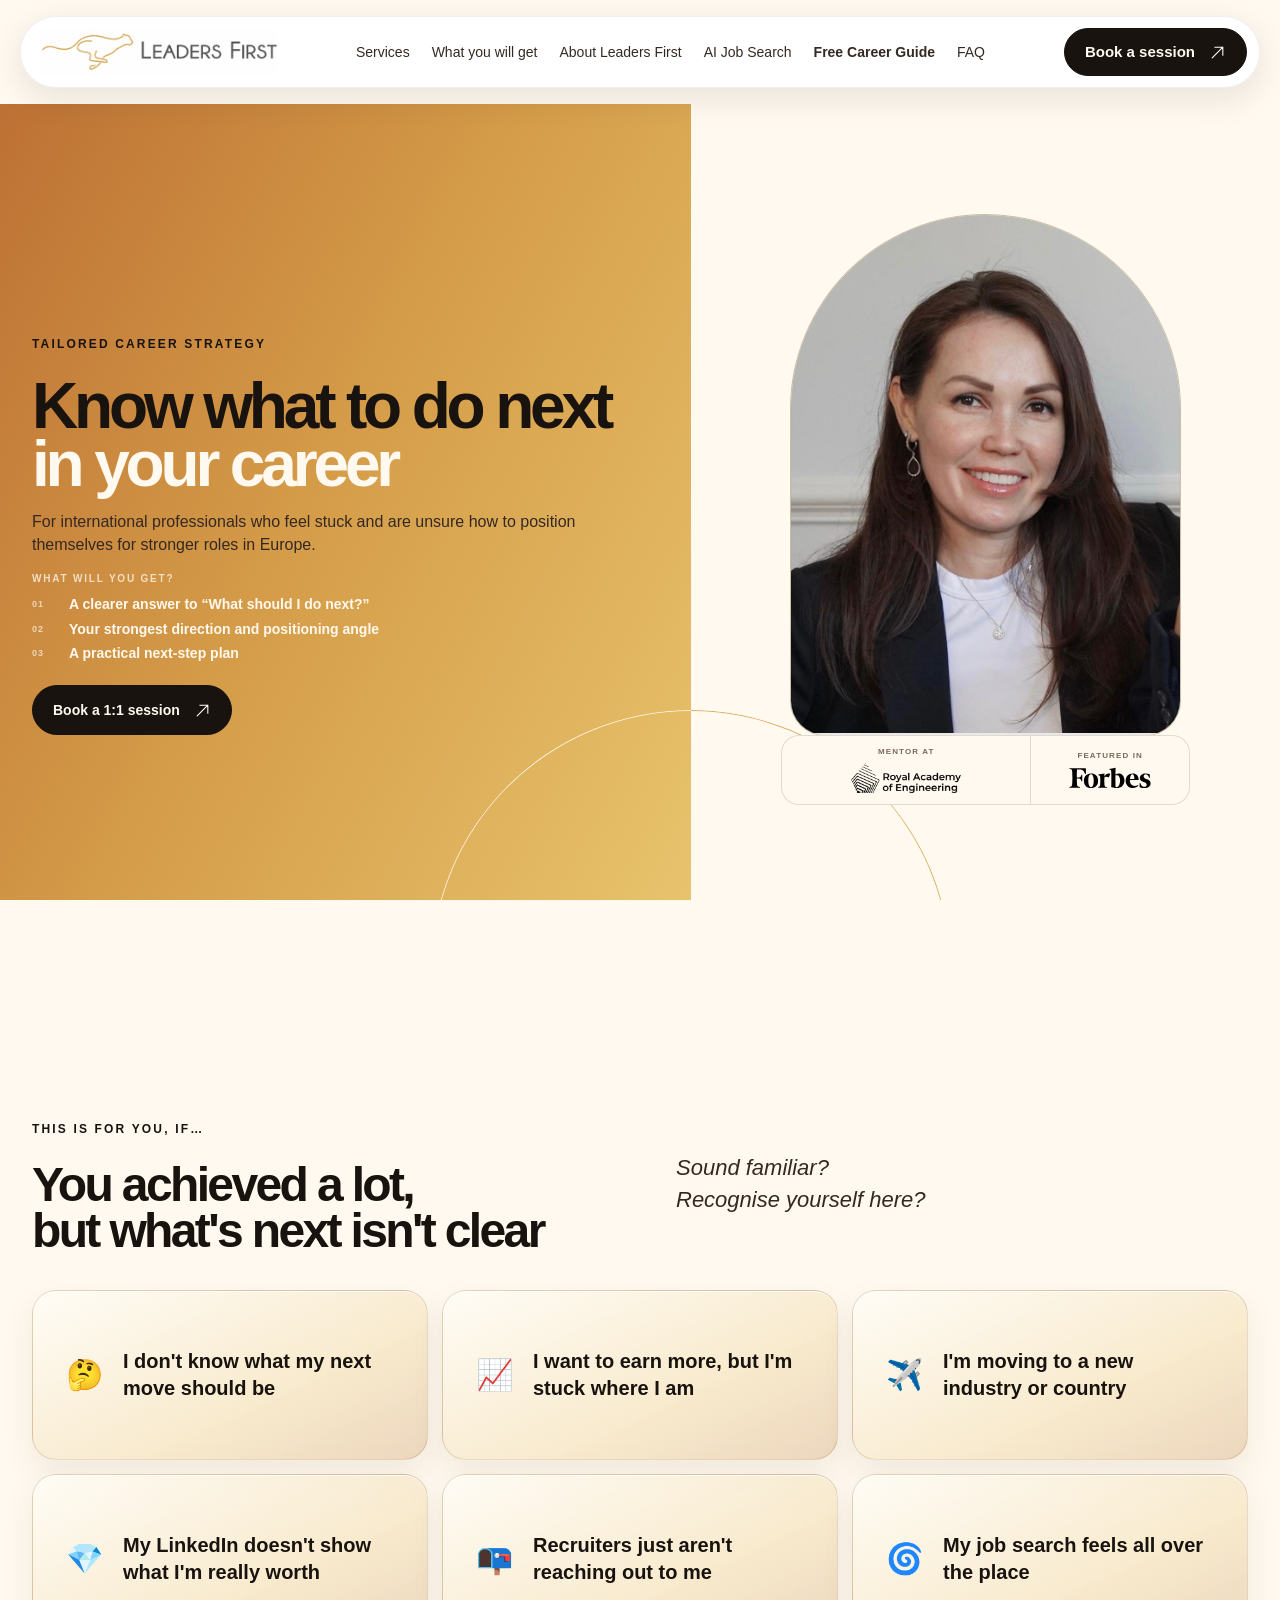
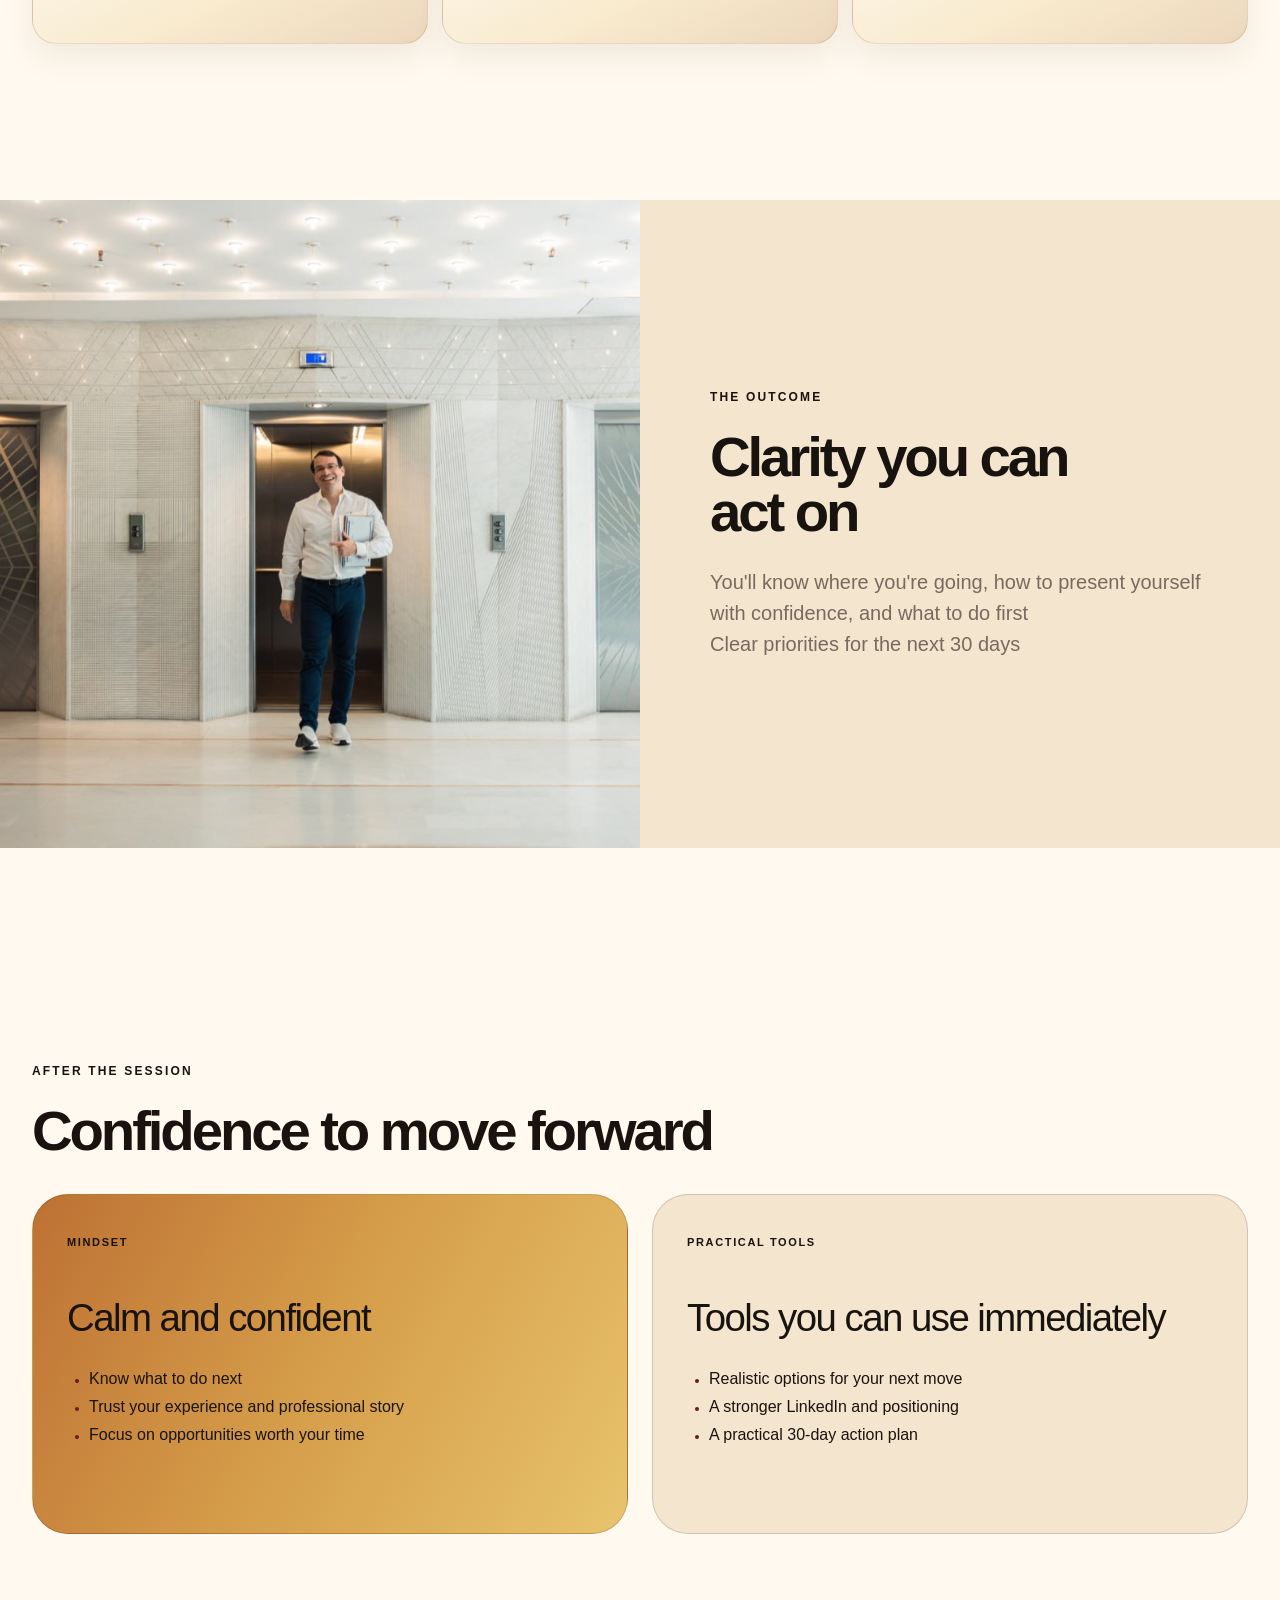
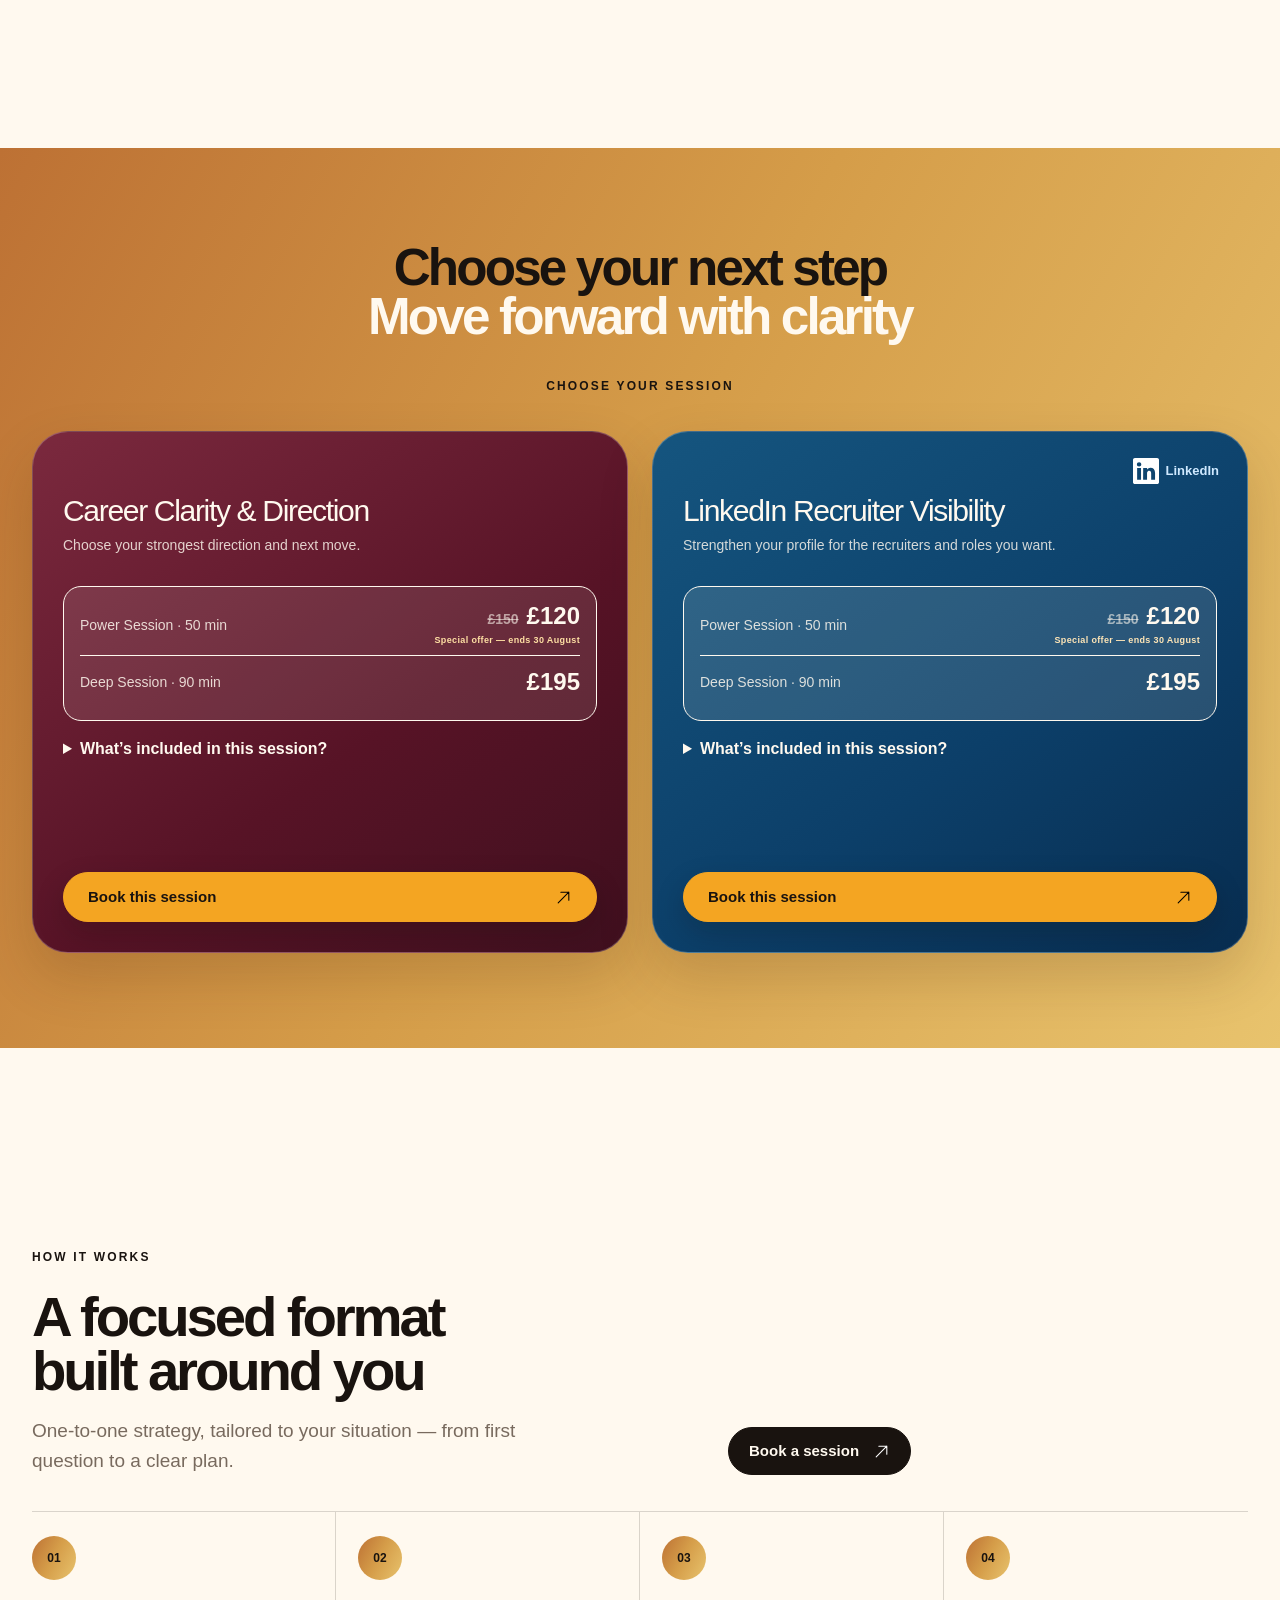
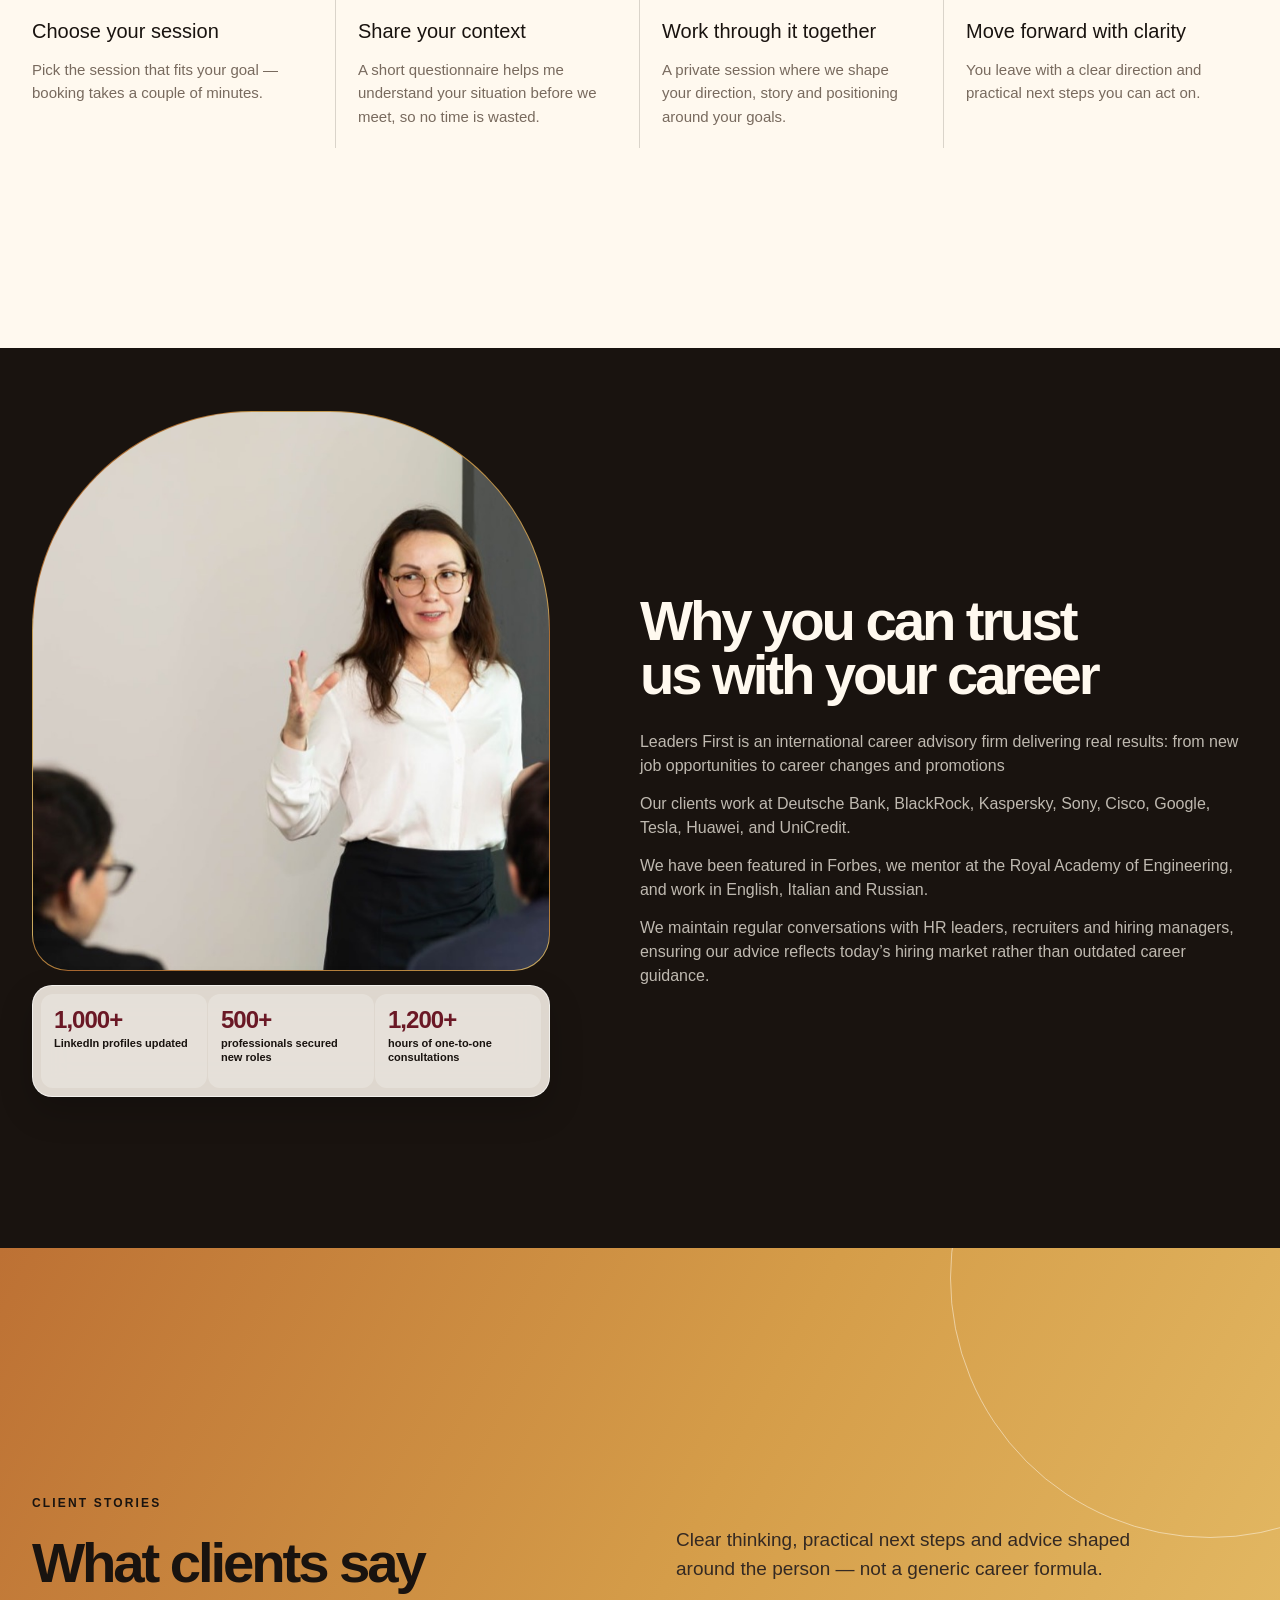
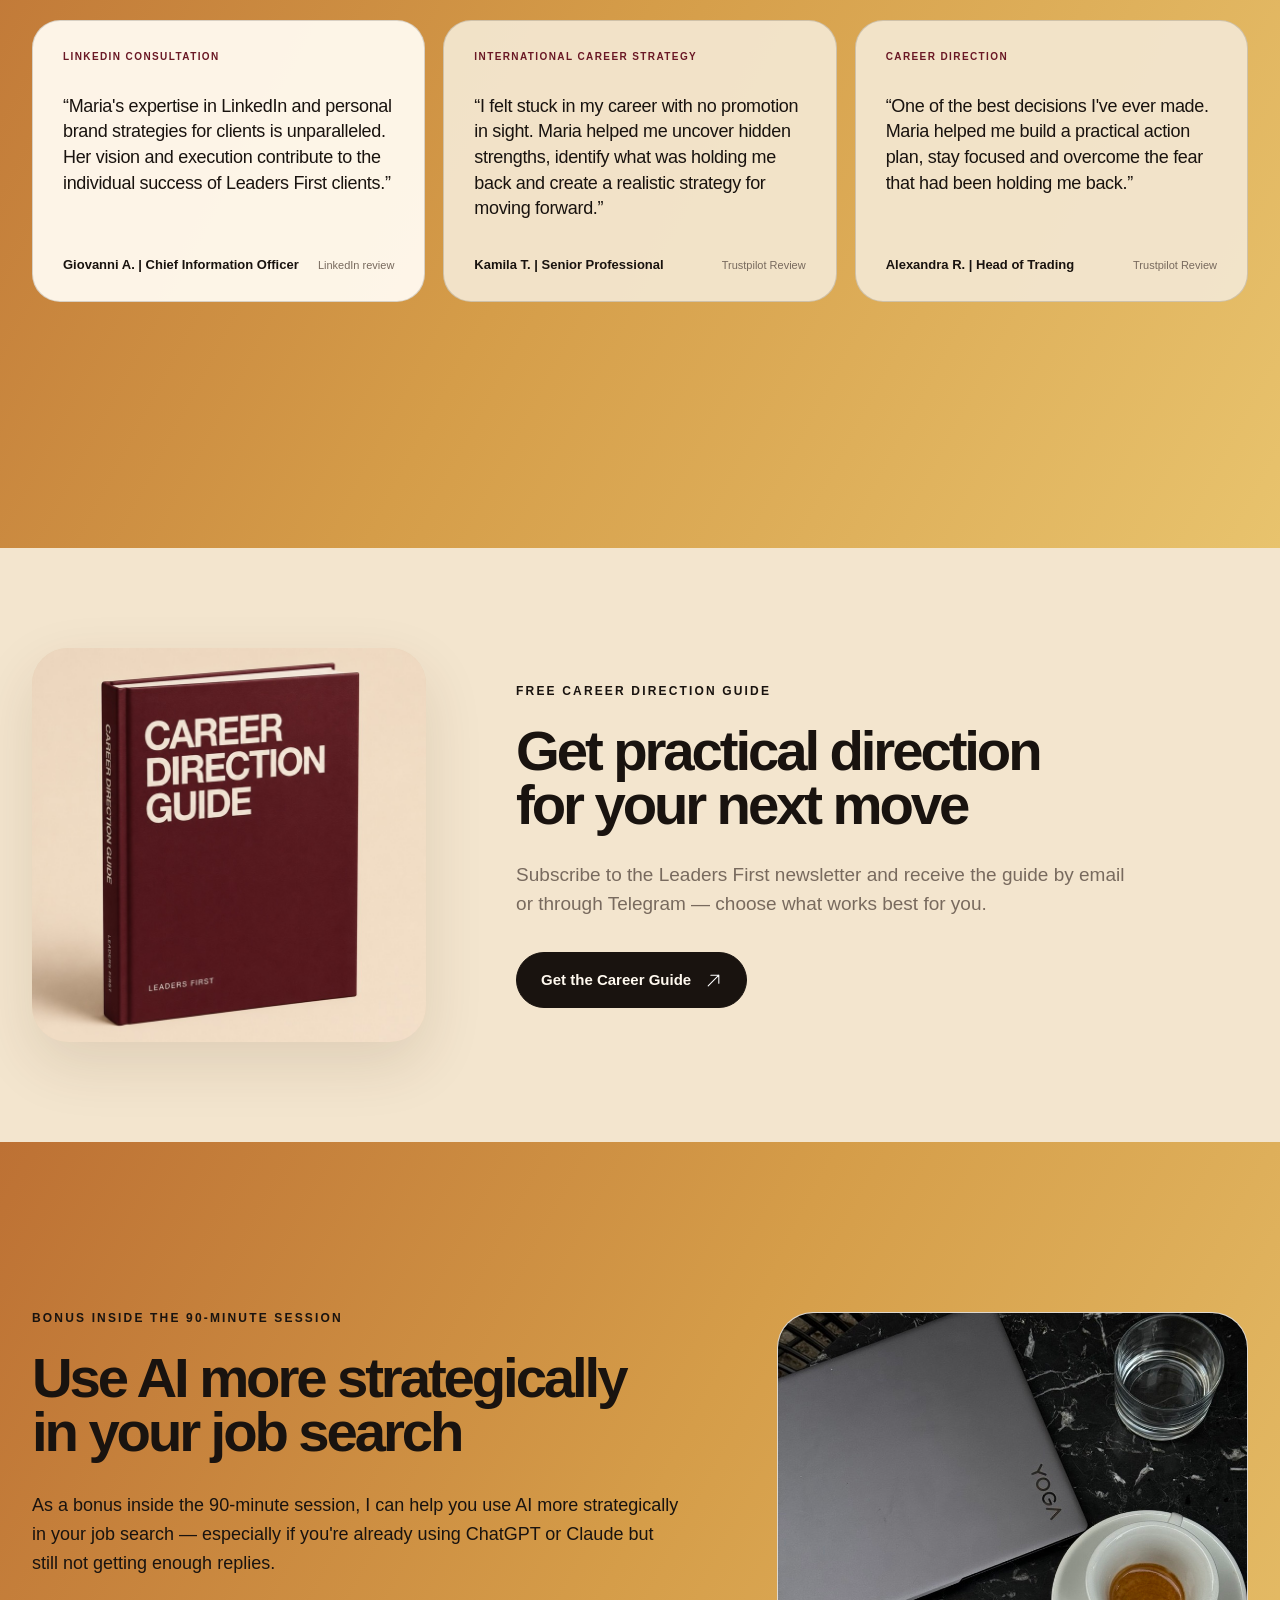
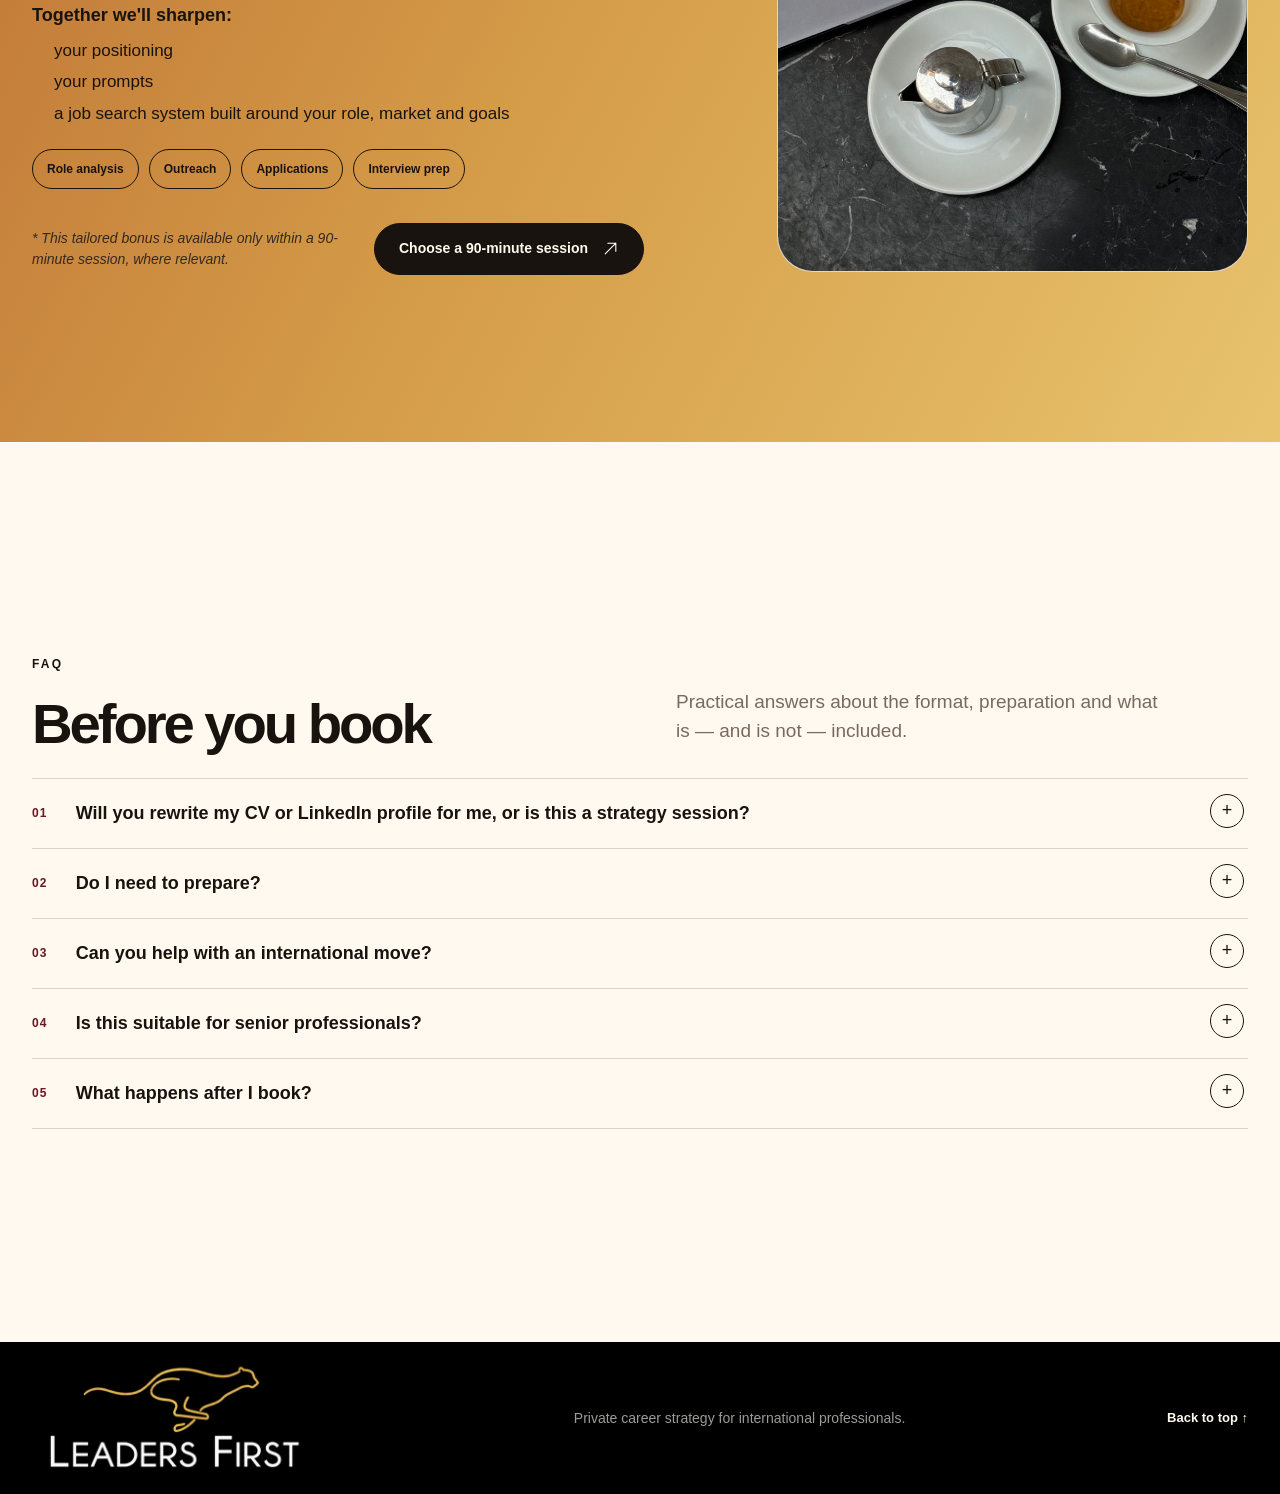
==== index.html @ c9a4f63c "Improve browser autofill hints for booking form" ====
<!DOCTYPE html><html lang="en"><head><meta charSet="utf-8"/><meta name="viewport" content="width=device-width, initial-scale=1"/><link rel="preload" href="assets/leaders-first-logo.png" as="image"/><link rel="preload" href="assets/arrow-up-right.svg" as="image"/><link rel="preload" href="assets/maria-portrait.jpeg" as="image"/><link rel="preload" href="assets/raeng-logo.png" as="image"/><link rel="preload" href="assets/forbes-logo.svg" as="image"/><link rel="preload" href="assets/career-move.jpeg" as="image"/><link rel="preload" href="assets/linkedin-logo.svg" as="image"/><link rel="preload" href="assets/maria-speaking.jpeg" as="image"/><link rel="preload" href="assets/career-direction-guide.jpg" as="image"/><link rel="preload" href="assets/career-workspace.jpeg" as="image"/><link rel="preload" href="assets/leaders-first-footer-logo.jpg" as="image"/><title>Leaders First — Tailored Career Strategy with Maria</title><meta name="description" content="Focused 1:1 career strategy for international professionals. Get clarity, stronger positioning and a practical next-step plan."/><meta property="og:title" content="Know what to do next in your career"/><meta property="og:description" content="Tailored career strategy with Maria · Leaders First"/><meta property="og:type" content="website"/><meta property="og:image" content="/og.png"/><meta property="og:image:width" content="1200"/><meta property="og:image:height" content="630"/><meta name="twitter:card" content="summary_large_image"/><meta name="twitter:title" content="Know what to do next in your career"/><meta name="twitter:description" content="Tailored career strategy with Maria · Leaders First"/><meta name="twitter:image" content="/og.png"/><meta name="twitter:image:width" content="1200"/><meta name="twitter:image:height" content="630"/><link rel="shortcut icon" href="/favicon.svg"/><link rel="icon" href="/favicon.svg"/>
<link rel="stylesheet" href="https://assets.calendly.com/assets/external/widget.css"/>
<style>
/*! tailwindcss v4.2.1 | MIT License | https://tailwindcss.com */
@layer properties{@supports (((-webkit-hyphens:none)) and (not (margin-trim:inline))) or ((-moz-orient:inline) and (not (color:rgb(from red r g b)))){*,:before,:after,::backdrop{--tw-rotate-x:initial;--tw-rotate-y:initial;--tw-rotate-z:initial;--tw-skew-x:initial;--tw-skew-y:initial;--tw-border-style:solid;--tw-shadow:0 0 #0000;--tw-shadow-color:initial;--tw-shadow-alpha:100%;--tw-inset-shadow:0 0 #0000;--tw-inset-shadow-color:initial;--tw-inset-shadow-alpha:100%;--tw-ring-color:initial;--tw-ring-shadow:0 0 #0000;--tw-inset-ring-color:initial;--tw-inset-ring-shadow:0 0 #0000;--tw-ring-inset:initial;--tw-ring-offset-width:0px;--tw-ring-offset-color:#fff;--tw-ring-offset-shadow:0 0 #0000}}}@layer theme{:root,:host{--font-sans:ui-sans-serif, system-ui, sans-serif, "Apple Color Emoji", "Segoe UI Emoji", "Segoe UI Symbol", "Noto Color Emoji";--font-mono:ui-monospace, SFMono-Regular, Menlo, Monaco, Consolas, "Liberation Mono", "Courier New", monospace;--spacing:.25rem;--radius-md:.375rem;--radius-lg:.5rem;--default-transition-duration:.15s;--default-transition-timing-function:cubic-bezier(.4, 0, .2, 1);--default-font-family:var(--font-sans);--default-mono-font-family:var(--font-mono)}}@layer base{*,:after,:before,::backdrop{box-sizing:border-box;border:0 solid;margin:0;padding:0}::file-selector-button{box-sizing:border-box;border:0 solid;margin:0;padding:0}html,:host{-webkit-text-size-adjust:100%;tab-size:4;line-height:1.5;font-family:var(--default-font-family,ui-sans-serif, system-ui, sans-serif, "Apple Color Emoji", "Segoe UI Emoji", "Segoe UI Symbol", "Noto Color Emoji");font-feature-settings:var(--default-font-feature-settings,normal);font-variation-settings:var(--default-font-variation-settings,normal);-webkit-tap-highlight-color:transparent}hr{height:0;color:inherit;border-top-width:1px}abbr:where([title]){-webkit-text-decoration:underline dotted;text-decoration:underline dotted}h1,h2,h3,h4,h5,h6{font-size:inherit;font-weight:inherit}a{color:inherit;-webkit-text-decoration:inherit;-webkit-text-decoration:inherit;-webkit-text-decoration:inherit;-webkit-text-decoration:inherit;text-decoration:inherit}b,strong{font-weight:bolder}code,kbd,samp,pre{font-family:var(--default-mono-font-family,ui-monospace, SFMono-Regular, Menlo, Monaco, Consolas, "Liberation Mono", "Courier New", monospace);font-feature-settings:var(--default-mono-font-feature-settings,normal);font-variation-settings:var(--default-mono-font-variation-settings,normal);font-size:1em}small{font-size:80%}sub,sup{vertical-align:baseline;font-size:75%;line-height:0;position:relative}sub{bottom:-.25em}sup{top:-.5em}table{text-indent:0;border-color:inherit;border-collapse:collapse}:-moz-focusring{outline:auto}progress{vertical-align:baseline}summary{display:list-item}ol,ul,menu{list-style:none}img,svg,video,canvas,audio,iframe,embed,object{vertical-align:middle;display:block}img,video{max-width:100%;height:auto}button,input,select,optgroup,textarea{font:inherit;font-feature-settings:inherit;font-variation-settings:inherit;letter-spacing:inherit;color:inherit;opacity:1;background-color:#0000;border-radius:0}::file-selector-button{font:inherit;font-feature-settings:inherit;font-variation-settings:inherit;letter-spacing:inherit;color:inherit;opacity:1;background-color:#0000;border-radius:0}:where(select:is([multiple],[size])) optgroup{font-weight:bolder}:where(select:is([multiple],[size])) optgroup option{padding-inline-start:20px}::file-selector-button{margin-inline-end:4px}::placeholder{opacity:1}@supports (not ((-webkit-appearance:-apple-pay-button))) or (contain-intrinsic-size:1px){::placeholder{color:currentColor}@supports (color:color-mix(in lab, red, red)){::placeholder{color:color-mix(in oklab, currentcolor 50%, transparent)}}}textarea{resize:vertical}::-webkit-search-decoration{-webkit-appearance:none}::-webkit-date-and-time-value{min-height:1lh;text-align:inherit}::-webkit-datetime-edit{display:inline-flex}::-webkit-datetime-edit-fields-wrapper{padding:0}::-webkit-datetime-edit{padding-block:0}::-webkit-datetime-edit-year-field{padding-block:0}::-webkit-datetime-edit-month-field{padding-block:0}::-webkit-datetime-edit-day-field{padding-block:0}::-webkit-datetime-edit-hour-field{padding-block:0}::-webkit-datetime-edit-minute-field{padding-block:0}::-webkit-datetime-edit-second-field{padding-block:0}::-webkit-datetime-edit-millisecond-field{padding-block:0}::-webkit-datetime-edit-meridiem-field{padding-block:0}::-webkit-calendar-picker-indicator{line-height:1}:-moz-ui-invalid{box-shadow:none}button,input:where([type=button],[type=reset],[type=submit]){appearance:button}::file-selector-button{appearance:button}::-webkit-inner-spin-button{height:auto}::-webkit-outer-spin-button{height:auto}[hidden]:where(:not([hidden=until-found])){display:none!important}}@layer components;@layer utilities{.collapse{visibility:collapse}.visible{visibility:visible}.fixed{position:fixed}.relative{position:relative}.sticky{position:sticky}.start{inset-inline-start:var(--spacing)}.end{inset-inline-end:var(--spacing)}.container{width:100%}@media (width>=40rem){.container{max-width:40rem}}@media (width>=48rem){.container{max-width:48rem}}@media (width>=64rem){.container{max-width:64rem}}@media (width>=80rem){.container{max-width:80rem}}@media (width>=96rem){.container{max-width:96rem}}.block{display:block}.grid{display:grid}.hidden{display:none}.inline{display:inline}.table{display:table}.grow{flex-grow:1}.transform{transform:var(--tw-rotate-x,) var(--tw-rotate-y,) var(--tw-rotate-z,) var(--tw-skew-x,) var(--tw-skew-y,)}.border{border-style:var(--tw-border-style);border-width:1px}.uppercase{text-transform:uppercase}.italic{font-style:italic}.underline{text-decoration-line:underline}.shadow{--tw-shadow:0 1px 3px 0 var(--tw-shadow-color,#0000001a), 0 1px 2px -1px var(--tw-shadow-color,#0000001a);box-shadow:var(--tw-inset-shadow), var(--tw-inset-ring-shadow), var(--tw-ring-offset-shadow), var(--tw-ring-shadow), var(--tw-shadow)}.transition{transition-property:color,background-color,border-color,outline-color,text-decoration-color,fill,stroke,--tw-gradient-from,--tw-gradient-via,--tw-gradient-to,opacity,box-shadow,transform,translate,scale,rotate,filter,-webkit-backdrop-filter,backdrop-filter,display,content-visibility,overlay,pointer-events;transition-timing-function:var(--tw-ease,var(--default-transition-timing-function));transition-duration:var(--tw-duration,var(--default-transition-duration))}}:root{--ink:#19130f;--ink-soft:#342922;--amber:#d9a64f;--amber-light:#e8c57f;--amber-gradient:linear-gradient(118deg, #bd7134 0%, #d59d49 48%, #e8c36d 100%);--mustard-dark:#925d1f;--burnt:#bb6f32;--cream:#fff9ef;--cream-deep:#f3e5ce;--wine:#6a1825;--muted:#786a5e;--line:#19130f29;--radius-lg:36px;--radius-md:24px;--shadow:0 22px 60px #4a2c121f}*{box-sizing:border-box}html{scroll-behavior:smooth}body{background:var(--cream);color:var(--ink);-webkit-font-smoothing:antialiased;margin:0;font-family:Helvetica Neue,Helvetica,Arial,sans-serif}a{color:inherit;text-decoration:none}button,a{-webkit-tap-highlight-color:transparent}main>section{scroll-margin-top:88px}.site-header{z-index:20;background:#fff;border:1px solid #19130f0f;border-radius:999px;justify-content:space-between;align-items:center;gap:24px;width:min(1240px,100% - 32px);min-height:72px;margin:16px auto -88px;padding:10px 12px 10px 18px;display:flex;position:sticky;top:16px;box-shadow:0 10px 34px #19130f1a}.brand{letter-spacing:-.02em;align-items:center;gap:10px;font-weight:750;display:inline-flex}.brand-logo{background:#fff;flex:none;width:238px;height:46px;display:block;position:relative;overflow:hidden}.brand-logo img{width:260px;max-width:none;height:auto;position:absolute;top:50%;left:50%;transform:translate(-50%,-50%)}.brand-mark{background:var(--amber-gradient);letter-spacing:.08em;width:40px;height:40px;box-shadow:6px 6px 0 var(--cream-deep);border-radius:50%;place-items:center;font-size:13px;display:grid}.site-header .desktop-nav{align-items:center;gap:22px;font-size:14px;display:flex}.site-header .desktop-nav a{color:var(--ink-soft)}.site-header .desktop-nav a:hover{color:var(--wine)}.site-header .desktop-nav .nav-guide-link,.mobile-menu__panel nav .nav-guide-link{font-weight:800}.site-header .button{white-space:nowrap}.mobile-menu{display:none;position:relative}.mobile-menu summary{list-style:none}.mobile-menu summary::-webkit-details-marker{display:none}.hero{background:var(--cream);grid-template:"copy visual"minmax(0,1fr)/1.08fr .92fr;min-height:850px;padding-top:104px;display:grid;position:relative;overflow:hidden}.hero__copy{background:var(--amber-gradient);flex-direction:column;grid-area:copy;justify-content:center;padding:130px clamp(32px,6vw,100px) 88px max(32px,50vw - 620px);display:flex;position:relative}.eyebrow{letter-spacing:.18em;text-transform:uppercase;margin:0 0 24px;font-size:12px;font-weight:800}h1,h2,h3,p{margin-top:0}h1,h2,h3{text-wrap:balance}h1{letter-spacing:-.065em;max-width:760px;margin-bottom:30px;font-size:clamp(58px,6.6vw,108px);font-weight:850;line-height:.91}h1 span{color:var(--cream);display:block}.hero__lede{max-width:680px;color:var(--ink-soft);margin-bottom:28px;font-size:clamp(19px,1.55vw,24px);line-height:1.48}.hero__lede-break{display:none}.hero__outcomes{max-width:680px;color:var(--cream);margin:0 0 22px;display:block}.hero__outcomes>p{color:#fff9efc2;letter-spacing:.18em;text-transform:uppercase;margin:0 0 10px;font-size:10px;font-weight:850}.hero__outcomes ol{gap:7px;margin:0;padding:0;list-style:none;display:grid}.hero__outcomes li{grid-template-columns:28px minmax(0,1fr);align-items:start;gap:9px;display:grid}.hero__outcomes span{color:#fff9efad;letter-spacing:.1em;padding-top:2px;font-size:9px;font-weight:850}.hero__outcomes strong{color:var(--cream);font-size:14px;font-weight:650;line-height:1.28}.hero__visual.hero__visual--mobile{display:none}.hero__maria-intro{width:min(480px,100%);color:var(--ink);margin:0 auto;display:none}.hero__maria-intro strong{letter-spacing:.08em;text-transform:uppercase;margin-bottom:5px;font-size:11px;font-weight:800;display:block}.hero__maria-intro p{color:var(--ink-soft);margin:0;font-size:12px;line-height:1.4}.button-row{flex-wrap:wrap;gap:14px;display:flex}.button{border:1px solid var(--ink);cursor:pointer;border-radius:999px;justify-content:center;align-items:center;gap:14px;min-height:56px;padding:0 24px;font-size:15px;font-weight:750;transition:transform .2s,box-shadow .2s,background .2s;display:inline-flex}.button:hover{transform:translateY(-2px);box-shadow:0 12px 28px #19130f29}.button--small{min-height:48px;padding:0 20px}.button--ink{background:var(--ink);color:var(--cream)}.button--outline{color:var(--ink);background:0 0}.button--cream{background:var(--cream);color:var(--ink);border-color:var(--cream)}.button--white{color:var(--wine);background:#fff;border-color:#fff}.button--wine{background:var(--wine);color:var(--cream);border-color:var(--wine)}.button__icon{flex:none;width:17px;height:17px}.button--ink .button__icon,.button--wine .button__icon{filter:brightness(0)invert()}.hero__visual{grid-area:visual;align-items:flex-end;padding:126px max(32px,50vw - 620px) 72px 54px;display:flex;position:relative}.photo-slot{background:var(--cream-deep);color:var(--ink-soft);border:1px solid #19130f24;justify-content:space-between;align-items:flex-end;gap:20px;padding:28px;display:flex;position:relative;overflow:hidden}.photo-slot:before{content:"";border-radius:inherit;border:1px dashed #19130f38;position:absolute;inset:20px}.photo-slot>*{z-index:1;position:relative}.photo-slot--filled{background:var(--cream-deep);padding:0}.photo-slot--filled:before{display:none}.photo-slot--filled img{z-index:0;object-fit:cover;width:100%;height:100%;display:block;position:absolute;inset:0}.photo-slot__mark{background:var(--cream);letter-spacing:.12em;width:66px;height:66px;box-shadow:8px 8px 0 var(--amber-light);border-radius:50%;flex:none;place-items:center;font-size:14px;font-weight:800;display:grid}.photo-slot strong,.photo-slot small{display:block}.photo-slot strong{margin-bottom:6px;font-size:16px}.photo-slot small{color:var(--muted);line-height:1.45}.photo-slot--hero{border-radius:200px 200px var(--radius-lg) var(--radius-lg);background:#ead8b8;width:100%;height:590px}.photo-slot--hero img{object-fit:contain;object-position:50% top;background:#e9e9e7}.photo-slot--hero .photo-slot__mark{position:absolute;top:30px;left:30px}.photo-slot--hero>div{position:absolute;top:112px;left:30px;right:30px}.hero__credentials{z-index:3;background:#fff9eff5;border:1px solid #19130f21;border-radius:18px;grid-template-columns:1.22fr .78fr;width:min(480px,100%);display:grid;position:relative;overflow:hidden}.hero__credentials>span{text-align:center;flex-direction:column;justify-content:center;align-items:center;gap:5px;min-width:0;min-height:68px;padding:10px 16px;display:flex}.hero__credentials>span+span{border-left:1px solid #19130f21}.hero__credentials small{color:var(--muted);letter-spacing:.14em;text-transform:uppercase;font-size:8px;font-weight:850}.hero__credentials img{object-fit:contain;display:block}.hero__credentials span:first-child img{width:118px;height:30px}.hero__credentials span:last-child img{filter:brightness(0)saturate();width:82px;height:23px}.section{padding:96px max(32px,50vw - 620px)}.section--cream{background:var(--cream)}.section--amber{background:var(--amber-gradient)}.section-heading{max-width:820px;margin-bottom:48px}.section-heading--split{grid-template-columns:1fr 1fr;align-items:end;gap:72px;max-width:none;display:grid}.section-heading h2,.editorial-break h2,.about h2,.ai-support h2,.guide h2,.final-cta h2{letter-spacing:-.055em;margin-bottom:0;font-size:clamp(44px,5vw,76px);font-weight:850;line-height:.96}.section-heading--split>p,.section-heading__action>p{max-width:490px;color:var(--muted);margin-bottom:6px;font-size:19px;line-height:1.55}.audience-prompt{align-self:center;color:var(--ink-soft)!important;font-size:22px!important;line-height:1.45!important}.audience-prompt em{font-weight:500}.audience-heading-line{white-space:nowrap}.section--amber .section-heading--split>p,.section--amber .section-heading__action>p{color:var(--ink-soft)}.section-heading__action{justify-self:end;width:100%;max-width:520px}.section-heading__action>p{margin-bottom:20px}.section-heading__action .button-row{gap:10px}.audience-grid{grid-template-columns:repeat(3,1fr);gap:14px;display:grid}.audience-card{-webkit-backdrop-filter:blur(14px);backdrop-filter:blur(14px);background:linear-gradient(155deg,#fffdf7d1 0%,#f3dfb594 62%,#b5742d42 100%);border:1px solid #754e1d2e;border-radius:24px;grid-template-columns:42px minmax(0,1fr);align-items:center;gap:18px;min-height:164px;padding:26px 30px;transition:transform .22s,color .22s,box-shadow .22s;display:grid;position:relative;overflow:hidden;box-shadow:inset 0 1px #ffffffc7,0 14px 32px #5b391214}.audience-card__emoji{text-align:center;width:42px;font-family:Apple Color Emoji,Segoe UI Emoji,sans-serif;font-size:30px;line-height:1;display:block}.audience-card p{max-width:320px;margin:0;font-size:20px;font-weight:650;line-height:1.35}@media (hover:hover) and (pointer:fine){.audience-card:hover{color:var(--ink);transform:translateY(-4px);box-shadow:inset 0 1px #ffffffd1,0 20px 42px #5b391229}}.session-heading{text-align:center;max-width:980px;margin-left:auto;margin-right:auto}.session-heading__lead{margin-bottom:36px!important}.session-heading__lead span{color:var(--cream)}.session-heading .eyebrow{margin-bottom:0}.session-grid{grid-template-columns:1fr 1fr;align-items:start;gap:24px;display:grid}.session-card{border-radius:var(--radius-lg);border:1px solid #fff9ef3d;flex-direction:column;min-height:500px;padding:32px;display:flex;position:relative;overflow:hidden;box-shadow:0 24px 54px #42240a2e}.session-card--wine{color:var(--cream);background:linear-gradient(145deg,#7b293e 0%,#571326 58%,#40101f 100%)}.session-card--cream,.session-card--linkedin{color:var(--cream);background:linear-gradient(145deg,#15557f 0%,#0c3f69 58%,#082d50 100%)}.linkedin-mark{color:#cfe9ff;align-items:center;gap:7px;font-size:13px;font-weight:800;display:flex;position:absolute;top:26px;right:28px}.linkedin-mark img{filter:brightness(0)invert();width:26px;height:26px}.session-card h3{letter-spacing:-.045em;align-items:flex-end;max-width:540px;min-height:78px;margin-bottom:10px;font-size:clamp(30px,2.6vw,42px);line-height:1;display:flex}.session-card--cream h3{padding-right:88px}.session-card>p{opacity:.82;max-width:560px;min-height:42px;margin-bottom:18px;font-size:15px;line-height:1.4}.price-row{background:#fff9ef1a;border:1px solid;border-radius:18px;flex-direction:column;margin-bottom:20px;padding:8px 16px 11px;display:flex}.session-card--cream .price-row{background:#fff9ef1f}.price-row>div{justify-content:space-between;align-items:center;gap:18px;min-width:0;min-height:48px;padding:9px 0;display:flex}.price-row>div+div{border-top:1px solid}.price-row strong,.price-row span{display:block}.price-row strong{flex:none;font-size:24px;line-height:1}.price-row span{opacity:.84;margin:0;font-size:14px;line-height:1.3}.price-row__offer{text-align:right;flex:none;justify-items:end;gap:5px;display:grid}.price-row__offer>div{justify-content:flex-end;align-items:baseline;gap:8px;display:flex}.price-row__offer del{color:#fff9ef94;font-size:14px;font-weight:700}.price-row__offer em{color:#ffe0a4;letter-spacing:.04em;font-size:9px;font-style:normal;font-weight:850;line-height:1.2}.session-card--cream .price-row__offer em{color:#ffe6b7}.session-card details{margin-bottom:20px}.session-card summary{cursor:pointer;color:inherit;padding:2px 0 8px;font-weight:750}.session-inclusions{gap:12px;margin-top:18px;display:grid}.session-inclusions section{border:1px solid;border-radius:18px;flex-direction:column;padding:18px;display:flex}.session-inclusions__deep{background:#d9a64f29}.session-card--cream .session-inclusions__deep{background:#fff9ef1f}.session-inclusions header{justify-content:space-between;align-items:center;gap:12px;display:flex}.session-inclusions header strong{font-size:14px}.session-inclusions header span{letter-spacing:.1em;text-transform:uppercase;opacity:.7;font-size:10px;font-weight:850}.session-inclusions p{opacity:.78;margin:10px 0 0;font-size:13px;line-height:1.5}.session-inclusions .session-inclusions__included{opacity:.88;border-top:1px solid;margin-top:14px;padding-top:10px;font-style:italic;font-weight:700}.session-inclusions__included strong{color:inherit;font-style:italic;font-weight:850}.session-card details ul{opacity:.78;margin:12px 0 0;padding-left:20px;font-size:13px;line-height:1.6}.session-card .button{width:100%;color:var(--ink);background:#f4a522;border-color:#f4a522;justify-content:space-between;align-self:stretch;margin-top:auto;box-shadow:0 12px 30px #130a022e}.session-card .button img{filter:none}.session-card .button:hover{background:#ffbd4d;border-color:#ffbd4d}.editorial-break{background:var(--cream-deep);grid-template-columns:1fr 1fr;min-height:720px;display:grid}.photo-slot--wide{background:#d2a660;border:0;border-radius:0;min-height:610px}.photo-slot--wide img{object-position:center}.editorial-break__copy{flex-direction:column;justify-content:center;padding:72px max(32px,50vw - 620px) 72px 70px;display:flex}.editorial-break__copy h2>span{display:block}.editorial-break__headline-line{white-space:nowrap}.editorial-break__copy p:last-child{max-width:520px;color:var(--muted);margin:28px 0 0;font-size:20px;line-height:1.55}.navigator{background:var(--mustard-dark);color:var(--cream);grid-template-columns:.92fr 1.08fr;gap:90px;display:grid}.navigator__intro h2{letter-spacing:-.055em;margin-bottom:24px;font-size:clamp(48px,5vw,78px);line-height:.96}.navigator__intro>p:not(.eyebrow){opacity:.82;max-width:560px;margin-bottom:34px;font-size:20px;line-height:1.55}.navigator__deliverables{border-radius:var(--radius-lg);background:#fff9ef1f;border:1px solid #fff9ef6b;padding:32px}.mini-label{letter-spacing:.15em;text-transform:uppercase;opacity:.72;margin-bottom:20px;font-size:11px;font-weight:800}.navigator__deliverables ol{margin:0;padding:0;list-style:none}.navigator__deliverables li{border-top:1px solid #fff9ef33;align-items:center;gap:18px;padding:18px 0;font-size:17px;display:flex}.navigator__deliverables li span{background:var(--amber-gradient);width:44px;height:44px;color:var(--ink);border-radius:50%;place-items:center;font-size:12px;font-weight:800;display:grid}.steps{border-top:1px solid var(--line);grid-template-columns:repeat(4,1fr);display:grid}.steps article{border-right:1px solid var(--line);min-height:220px;padding:24px 22px 20px 0}.steps article+article{padding-left:22px}.steps article:last-child{border-right:0}.steps span{background:var(--amber-gradient);border-radius:50%;place-items:center;width:44px;height:44px;margin-bottom:36px;font-size:12px;font-weight:800;display:inline-grid}.steps h3{margin-bottom:12px;font-size:20px}.steps p{color:var(--muted);margin:0;font-size:15px;line-height:1.55}.how-description{max-width:560px;color:var(--muted);margin:18px 0 0;font-size:19px;line-height:1.55}.about{background:var(--ink);color:var(--cream);grid-template-columns:.92fr 1.08fr;align-items:stretch;gap:90px;display:grid}.about__visual{flex-direction:column;gap:14px;min-width:0;display:flex;position:relative}.photo-slot--about{border-radius:220px 220px var(--radius-lg) var(--radius-lg);background:var(--amber-gradient);min-height:620px;color:var(--ink)}.photo-slot--about img{object-position:left 42%;transform-origin:0 46%;transform:scale(1.12)}.about__glass-stats{width:100%;color:var(--ink);-webkit-backdrop-filter:blur(18px)saturate(135%);backdrop-filter:blur(18px)saturate(135%);background:#fff9efdb;border:1px solid #ffffff9e;border-radius:20px;grid-template-columns:repeat(3,minmax(0,1fr));gap:1px;padding:8px;display:grid;position:static;overflow:hidden;box-shadow:0 14px 34px #0000002e}.about__glass-stats>div{background:#ffffff38;border-radius:12px;min-height:94px;padding:14px 13px}.about__glass-stats>div:first-child{grid-column:auto;min-height:94px}.about__glass-stats strong,.about__glass-stats span{display:block}.about__glass-stats strong{color:var(--wine);letter-spacing:-.04em;margin-bottom:4px;font-size:24px;line-height:1}.about__glass-stats span{font-size:11px;font-weight:720;line-height:1.28}.about__caption{color:#fff9ef9e;letter-spacing:.13em;text-transform:uppercase;margin:0;font-size:11px;font-weight:750}.about__copy{flex-direction:column;justify-content:center;display:flex}.about__copy h2{margin-bottom:28px}.about__copy>p:not(.eyebrow){color:#fff9efb8;max-width:650px;margin-bottom:14px;font-size:16px;line-height:1.5}.chip-row{flex-wrap:wrap;gap:10px;margin-top:22px;display:flex}.chip-row span{border:1px solid;border-radius:999px;padding:10px 14px;font-size:12px;font-weight:700}.outcome-grid{grid-template-columns:1fr 1fr;gap:24px;display:grid}.outcome-grid article{border:1px solid var(--line);border-radius:var(--radius-lg);min-height:340px;padding:34px}.outcome-grid article:first-child{background:var(--amber-gradient)}.outcome-grid article:last-child{background:var(--cream-deep)}.outcome-label{letter-spacing:.15em;text-transform:uppercase;margin-bottom:48px;font-size:11px;font-weight:800;display:inline-block}.outcome-grid h3{letter-spacing:-.04em;max-width:500px;margin-bottom:28px;font-size:clamp(32px,3vw,48px);line-height:1}.outcome-grid ul{margin:0;padding-left:22px;line-height:1.75;list-style:outside}.outcome-grid li::marker{color:var(--wine);font-size:.78em}.ai-support{background:var(--amber-gradient);grid-template-columns:1fr .72fr;align-items:center;gap:90px;display:grid}.ai-support__copy h2{margin-bottom:32px}.ai-support__intro{max-width:650px;margin-bottom:24px;font-size:18px;line-height:1.6}.ai-support__sharpen{max-width:650px}.ai-support__sharpen>p{margin:0 0 10px;font-size:18px;font-weight:750}.ai-support__sharpen ul{gap:7px;margin:0;padding-left:22px;font-size:17px;line-height:1.45;display:grid}.ai-support__sharpen li::marker{color:var(--wine)}.ai-support__cta{align-items:center;gap:22px;margin-top:34px;display:flex}.ai-support__cta p{max-width:320px;color:var(--ink-soft);margin:0;font-size:14px;font-style:italic;font-weight:500;line-height:1.45}.ai-support__cta .button{flex:none;min-height:52px;font-size:14px}.photo-slot--detail{border-radius:var(--radius-lg);background:var(--cream);min-height:570px}.photo-slot--detail img{object-position:50% 50%}.guide{background:var(--cream-deep);grid-template-columns:.7fr 1.3fr;align-items:center;gap:90px;display:grid}.guide__book{aspect-ratio:1;border-radius:var(--radius-lg);box-shadow:var(--shadow);background:#ead7bb;overflow:hidden}.guide__book img{object-fit:cover;width:100%;height:100%;display:block}.guide__copy h2{margin-bottom:28px}.guide__copy>p:not(.eyebrow){max-width:620px;color:var(--muted);margin-bottom:34px;font-size:19px;line-height:1.55}.reviews{background:var(--amber-gradient);position:relative;overflow:hidden}.reviews:before{content:"";pointer-events:none;border:1px solid #fff9ef80;border-radius:50%;width:520px;height:520px;position:absolute;top:-230px;right:-190px}.reviews>*{z-index:1;position:relative}.reviews .section-heading--split>p{color:var(--ink-soft)}.reviews-grid{grid-template-columns:repeat(3,minmax(0,1fr));gap:18px;display:grid}.review-card{border:1px solid var(--line);background:#fff9eff5;border-radius:28px;flex-direction:column;min-height:250px;padding:28px 30px;transition:transform .2s,border-color .2s,box-shadow .2s;display:flex}.review-card:nth-child(2),.review-card:nth-child(3){background:#f3e5cef5}.review-card__top{align-items:center;display:flex}.review-card__top>span{color:var(--wine);letter-spacing:.14em;text-transform:uppercase;font-size:10px;font-weight:850}.review-card>p{letter-spacing:-.018em;max-width:530px;margin:30px 0 34px;font-size:clamp(18px,1.35vw,22px);line-height:1.42}.review-card__meta{justify-content:space-between;align-items:flex-end;gap:12px;margin-top:auto;display:flex}.review-card__meta strong{font-size:13px;line-height:1.35}.review-card__meta span{color:var(--muted);text-align:right;font-size:11px;line-height:1.35}@media (hover:hover) and (pointer:fine){.review-card:hover{box-shadow:var(--shadow);border-color:#925d1f73;transform:translateY(-3px)}}.faq-list{border-top:1px solid var(--line)}.faq-list details{border-bottom:1px solid var(--line)}.faq-list summary{cursor:pointer;align-items:center;gap:28px;padding:21px 52px 21px 0;font-size:18px;font-weight:700;list-style:none;display:flex;position:relative}.faq-list summary::-webkit-details-marker{display:none}.faq-list summary:after{content:"+";border:1px solid var(--ink);border-radius:50%;place-items:center;width:34px;height:34px;font-weight:400;display:grid;position:absolute;top:15px;right:4px}.faq-list details[open] summary:after{content:"–"}.faq-list summary span{color:var(--wine);letter-spacing:.1em;font-size:12px}.faq-list details p{max-width:840px;color:var(--muted);margin:0 0 22px 52px;font-size:16px;line-height:1.55}.final-cta{text-align:center;background:var(--amber-gradient);flex-direction:column;justify-content:center;min-height:100svh;padding:96px 32px;display:flex}.final-cta h2{max-width:1050px;margin:0 auto 28px;font-size:clamp(52px,7vw,106px)}.final-cta h2 span{color:var(--cream)}.final-cta>p:not(.eyebrow){max-width:620px;margin:0 auto 38px;font-size:20px;line-height:1.55}.button-row--center{justify-content:center}footer{min-height:120px;color:var(--cream);background:#000;justify-content:space-between;align-items:center;gap:28px;padding:22px max(32px,50vw - 620px);display:flex}.footer-logo{flex:none;width:280px;height:108px;display:block;position:relative;overflow:hidden}.footer-logo img{width:440px;max-width:none;height:auto;display:block;position:absolute;top:50%;left:50%;transform:translate(-50%,-50%)}footer p{color:#fff9ef9e;margin:0;font-size:14px}footer>a:last-child{font-size:13px;font-weight:700}body.booking-open,body.guide-open{overflow:hidden}.quiz-modal{z-index:100;place-items:center;padding:16px;display:grid;position:fixed;inset:0}.quiz-modal[hidden],.quiz-step[hidden],.booking-step[hidden],.guide-step[hidden],.guide-form__email[hidden],.guide-form .button[hidden]{display:none}.quiz-modal__backdrop{-webkit-backdrop-filter:blur(10px);backdrop-filter:blur(10px);cursor:pointer;background:#19130fb8;border:0;width:100%;height:100%;position:absolute;inset:0}.quiz-modal__panel{background:var(--cream);border:1px solid #ffffff8f;border-radius:32px;width:min(940px,100%);max-height:calc(100dvh - 32px);position:relative;overflow:auto;box-shadow:0 30px 100px #19130f57}.quiz-modal__header{z-index:3;border-bottom:1px solid var(--line);-webkit-backdrop-filter:blur(12px);backdrop-filter:blur(12px);background:#fffffffa;grid-template-columns:auto minmax(180px,1fr) auto;align-items:center;gap:28px;min-height:78px;padding:12px 18px 12px 20px;display:grid;position:sticky;top:0}.quiz-modal__close{border:1px solid var(--line);width:44px;height:44px;color:var(--ink);cursor:pointer;background:0 0;border-radius:50%;place-items:center;font-size:28px;line-height:1;display:grid}.quiz-progress{text-align:center;justify-self:center;width:min(360px,100%)}.quiz-progress>span{color:var(--muted);letter-spacing:.12em;text-transform:uppercase;margin-bottom:8px;font-size:11px;font-weight:800;display:block}.quiz-progress>div{background:var(--cream-deep);border-radius:99px;height:4px;overflow:hidden}.quiz-progress i{border-radius:inherit;background:var(--wine);width:0;height:100%;transition:width .25s;display:block}.quiz-step{min-height:590px;padding:50px 64px 56px;animation:.22s both quiz-in}@keyframes quiz-in{0%{opacity:0;transform:translateY(8px)}to{opacity:1;transform:none}}.quiz-step>h2{letter-spacing:-.05em;max-width:780px;margin-bottom:26px;font-size:clamp(38px,4.4vw,58px);font-weight:850;line-height:.98}.quiz-step__lede{max-width:620px;color:var(--muted);margin:-10px 0 30px;font-size:17px;line-height:1.5}.quiz-intro{background:radial-gradient(circle at 84% 20%,#d9a64f47,#0000 34%);flex-direction:column;justify-content:center;align-items:flex-start;display:flex}.quiz-intro>p:not(.eyebrow){max-width:650px;color:var(--muted);margin-bottom:28px;font-size:18px;line-height:1.55}.quiz-intro__reward{border-left:4px solid var(--wine);background:#d9a64f24;border-radius:0 16px 16px 0;gap:5px;max-width:650px;margin:-8px 0 28px;padding:16px 18px;display:grid}.quiz-intro__reward strong{font-size:16px}.quiz-intro__reward span{color:var(--muted);font-size:14px;line-height:1.45}.quiz-intro ul{flex-wrap:wrap;gap:9px;margin:0 0 34px;padding:0;list-style:none;display:flex}.quiz-intro li{border:1px solid var(--line);background:#d9a64f1f;border-radius:999px;padding:9px 13px;font-size:13px;font-weight:700}.quiz-options{grid-template-columns:1fr 1fr;gap:10px;display:grid}.quiz-option{border:1px solid var(--line);cursor:pointer;background:#fffdf8;border-radius:18px;align-items:center;gap:13px;min-height:68px;padding:12px 16px;font-size:15px;font-weight:650;line-height:1.3;transition:border-color .18s,background .18s,transform .18s;display:flex;position:relative}.quiz-option:hover{border-color:#6a18258c;transform:translateY(-1px)}.quiz-option:has(input:checked){border-color:var(--wine);box-shadow:inset 0 0 0 1px var(--wine);background:#d9a64f33}.quiz-option input{opacity:0;width:1px;height:1px;position:absolute}.quiz-option input:focus-visible~span:last-child{outline:2px solid var(--wine);outline-offset:4px;border-radius:2px}.quiz-option__index{border:1px solid var(--line);width:34px;height:34px;color:var(--wine);border-radius:50%;flex:none;place-items:center;font-size:11px;font-weight:850;display:grid}.quiz-option:has(input:checked) .quiz-option__index{background:var(--wine);color:var(--cream);border-color:var(--wine)}.quiz-free-answer{max-width:780px;color:var(--wine);letter-spacing:.08em;text-transform:uppercase;gap:10px;font-size:12px;font-weight:850;display:grid}.quiz-free-answer input{border:1px solid var(--line);width:100%;min-height:76px;color:var(--ink);font:inherit;letter-spacing:0;text-transform:none;background:#fffdf8;border-radius:18px;outline:none;padding:0 22px;font-size:18px;font-weight:600}.quiz-free-answer input::placeholder{color:var(--muted);opacity:.82;font-weight:500}.quiz-free-answer input:focus{border-color:var(--wine);box-shadow:0 0 0 3px #6a18251f}.quiz-actions{justify-content:space-between;align-items:center;gap:16px;margin-top:30px;display:flex}.quiz-actions .button{min-width:170px}.quiz-actions .button:disabled{opacity:.38;cursor:not-allowed;box-shadow:none;transform:none}.quiz-back{color:var(--muted);cursor:pointer;background:0 0;border:0;padding:12px 0;font-weight:750}.quiz-contact{grid-template-columns:1fr 1fr;gap:18px;max-width:680px;display:grid}.quiz-contact>label:not(.quiz-consent){gap:8px;font-size:13px;font-weight:750;display:grid}.quiz-contact label small{color:var(--muted);font-weight:500}.quiz-contact input:not([type=checkbox]){border:1px solid var(--line);background:#fffdf8;border-radius:14px;outline:none;width:100%;min-height:54px;padding:0 15px}.quiz-contact input:not([type=checkbox]):focus{border-color:var(--wine);box-shadow:0 0 0 3px #6a18251f}.quiz-consent{color:var(--muted);cursor:pointer;grid-column:1/-1;align-items:flex-start;gap:10px;font-size:12px;line-height:1.45;display:flex}.quiz-consent input{accent-color:var(--wine);margin-top:2px}.quiz-contact .quiz-actions{grid-column:1/-1}.quiz-result{background:linear-gradient(135deg, var(--cream) 60%, #d9a64f33)}.quiz-result>h2{max-width:840px}.quiz-result__grid{grid-template-columns:1fr 1fr;gap:12px;display:grid}.quiz-result__grid article,.quiz-result__steps,.quiz-recommendation{border:1px solid var(--line);background:#fffdf8c2;border-radius:18px;padding:20px}.quiz-result__grid span,.quiz-result__steps>span,.quiz-recommendation>span{color:var(--wine);letter-spacing:.14em;text-transform:uppercase;margin-bottom:10px;font-size:10px;font-weight:850;display:block}.quiz-result__grid p{color:var(--muted);margin:0;font-size:14px;line-height:1.5}.quiz-result__steps{margin-top:12px}.quiz-result__steps ol{grid-template-columns:repeat(3,1fr);gap:24px;margin:0;padding-left:22px;font-size:14px;line-height:1.45;display:grid}.quiz-recommendation{background:var(--wine);color:var(--cream);justify-content:space-between;align-items:center;gap:20px;margin-top:12px;display:flex}.quiz-recommendation>span{color:var(--amber-light);margin:0}.quiz-recommendation strong{text-align:right;font-size:17px}.quiz-actions--result{flex-wrap:wrap;justify-content:flex-start}.booking-modal__panel{width:min(720px,100%)}.booking-modal__header{grid-template-columns:auto 1fr auto}.booking-modal__label{color:var(--muted);letter-spacing:.13em;text-align:center;text-transform:uppercase;justify-self:center;font-size:11px;font-weight:850}.booking-step{background:radial-gradient(circle at 90% 10%,#d9a64f3d,#0000 34%);min-height:540px;padding:48px 56px 54px}.guide-modal__panel{width:min(720px,100%)}.guide-modal__header{grid-template-columns:auto 1fr auto}.guide-step{background:radial-gradient(circle at 92% 8%,#d9a64f40,#0000 35%);min-height:520px;padding:46px 56px 52px}.guide-step>h2{letter-spacing:-.05em;max-width:590px;margin-bottom:20px;font-size:clamp(40px,4.6vw,62px);font-weight:850;line-height:.96}.guide-step__lede{max-width:560px;color:var(--muted);margin-bottom:24px;font-size:16px;line-height:1.5}.guide-form{gap:18px;display:grid}.guide-channel{border:0;grid-template-columns:1fr 1fr;gap:10px;margin:0;padding:0;display:grid}.guide-channel legend{grid-column:1/-1;margin-bottom:2px;font-size:13px;font-weight:800}.guide-channel label{border:1px solid var(--line);cursor:pointer;background:#fffdf8d6;border-radius:18px;align-items:center;min-height:92px;padding:16px;transition:border-color .18s,background .18s,transform .18s;display:flex;position:relative}.guide-channel label:hover{border-color:#6a18258c;transform:translateY(-1px)}.guide-channel label:has(input:checked){border-color:var(--wine);box-shadow:inset 0 0 0 1px var(--wine);background:#d9a64f33}.guide-channel input{opacity:0;width:1px;height:1px;position:absolute}.guide-channel span{gap:5px;display:grid}.guide-channel strong{font-size:17px}.guide-channel small{color:var(--muted);font-size:12px;line-height:1.4}.guide-form__email{grid-template-columns:1fr 1fr;gap:14px;display:grid}.guide-form__email>label:not(.guide-consent){gap:7px;font-size:13px;font-weight:750;display:grid}.guide-form__email input:not([type=checkbox]){border:1px solid var(--line);background:#fffdf8;border-radius:14px;outline:none;width:100%;min-height:54px;padding:0 15px}.guide-form__email input:not([type=checkbox]):focus{border-color:var(--wine);box-shadow:0 0 0 3px #6a18251f}.guide-consent{color:var(--muted);cursor:pointer;grid-column:1/-1;align-items:flex-start;gap:10px;font-size:12px;line-height:1.45;display:flex}.guide-consent input{accent-color:var(--wine);margin-top:2px}.guide-form>.button{justify-self:start}.button--telegram{color:#fff;background:#2376a8}.guide-success{flex-direction:column;justify-content:center;align-items:flex-start;display:flex}.guide-success>p:not(.eyebrow){max-width:520px;color:var(--muted);margin-bottom:28px;font-size:17px;line-height:1.5}.booking-step>h2{letter-spacing:-.05em;max-width:590px;margin-bottom:24px;font-size:clamp(40px,4.6vw,62px);font-weight:850;line-height:.96}.booking-step__lede{max-width:560px;color:var(--muted);margin-bottom:26px;font-size:16px;line-height:1.5}.booking-summary{background:#fffdf8cc;border:1px solid #6a182538;border-radius:16px;grid-template-columns:auto 1fr;align-items:center;gap:18px;margin-bottom:20px;padding:16px 18px;display:grid}.booking-summary span{color:var(--wine);letter-spacing:.13em;text-transform:uppercase;font-size:10px;font-weight:850}.booking-summary strong{font-size:16px;line-height:1.35}.booking-form{gap:14px;display:grid}.booking-contact{border:0;gap:14px;margin:0 0 8px;padding:0;display:grid}.booking-duration{border:0;grid-template-columns:1fr 1fr;gap:10px;margin:8px 0 4px;padding:0;display:grid}.booking-contact legend,.booking-duration legend{color:var(--wine);letter-spacing:.12em;text-transform:uppercase;margin-bottom:8px;font-size:11px;font-weight:850}.booking-contact legend span,.booking-duration legend span{color:var(--ink)}.booking-duration label{border:1px solid var(--line);cursor:pointer;background:#fffdf8;border-radius:16px;grid-template-columns:1fr auto;align-items:center;gap:14px;min-height:78px;padding:14px 15px;transition:border-color .18s,background .18s,transform .18s;display:grid;position:relative}.booking-duration label:hover{border-color:#6a18258c;transform:translateY(-1px)}.booking-duration label:has(input:checked){border-color:var(--wine);box-shadow:inset 0 0 0 1px var(--wine);background:#d9a64f33}.booking-duration input{opacity:1;width:18px;height:18px;accent-color:var(--wine);order:2;position:static}.booking-duration input:focus-visible{outline:2px solid var(--wine);outline-offset:3px;border-radius:50%}.booking-duration label>span{order:1;gap:5px;display:grid}.booking-duration label strong{font-size:14px;line-height:1.2}.booking-duration label small{color:var(--muted);font-size:11px;font-weight:600;line-height:1.25}.booking-form label{gap:7px;font-size:12px;font-weight:800;display:grid}.booking-form input:not([type=hidden]):not([type=radio]):not([type=checkbox]){border:1px solid var(--line);width:100%;min-height:54px;color:var(--ink);font:inherit;background:#fffdf8;border-radius:14px;outline:none;padding:0 15px}.booking-form input:not([type=hidden]):not([type=radio]):not([type=checkbox]):focus{border-color:var(--wine);box-shadow:0 0 0 3px #6a18251f}.booking-form .button{justify-self:start;margin-top:8px}.booking-form .button:disabled{opacity:.48;cursor:not-allowed;transform:none}.booking-form .booking-consent{max-width:500px;color:var(--muted);cursor:pointer;align-items:flex-start;gap:9px;font-size:11px;font-weight:600;line-height:1.45;display:flex}.booking-consent input{width:15px;height:15px;accent-color:var(--wine);flex:none;margin:1px 0 0}.booking-consent a{color:var(--wine);text-underline-offset:2px;font-weight:800;text-decoration:underline}.booking-form__note{max-width:460px;color:var(--muted);margin:0;font-size:11px;line-height:1.45}.booking-pending{flex-direction:column;justify-content:center;align-items:flex-start;display:flex}.booking-pending>p:not(.eyebrow){max-width:560px;color:var(--muted);margin-bottom:28px;font-size:17px;line-height:1.55}.booking-pending>p strong{color:var(--ink)}@media (width>=1051px){body{scroll-snap-type:y proximity}main>section{scroll-snap-align:start;min-height:100svh}.hero{min-height:100svh}.hero:after{content:"";z-index:2;-webkit-mask-composite:xor;pointer-events:none;-webkit-mask-composite:xor;-webkit-mask-source-type:auto,auto;-webkit-mask-composite:xor;-webkit-mask-source-type:auto,auto;background:linear-gradient(90deg,#fff9efe0 0 50%,#d9a64feb 50% 100%);border-radius:50%;width:520px;height:520px;padding:1px;position:absolute;bottom:-330px;left:calc(54% - 260px);-webkit-mask-image:linear-gradient(#000 0 0),linear-gradient(#000 0 0);-webkit-mask-position:0 0,0 0;-webkit-mask-size:auto,auto;-webkit-mask-repeat:repeat,repeat;-webkit-mask-clip:content-box,border-box;-webkit-mask-origin:content-box,border-box;-webkit-mask-composite:xor;mask-composite:exclude;-webkit-mask-source-type:auto,auto;mask-mode:match-source,match-source}.hero__copy{padding-top:92px;padding-bottom:26px}.hero__copy h1{margin-bottom:18px;font-size:clamp(54px,5vw,78px)}.hero__lede{max-width:790px;margin-bottom:14px;font-size:clamp(16px,1.1vw,18px);line-height:1.42}.hero__lede-break{display:initial}.hero__copy .button{min-height:50px;padding-left:20px;padding-right:20px;font-size:14px}.hero__visual{flex-direction:column;justify-content:center;align-items:center;padding:36px 54px 22px}.photo-slot--hero{z-index:1;aspect-ratio:3/4;width:auto;max-width:100%;height:min(58vh,560px);margin-left:auto;margin-right:auto;position:relative}.hero__credentials{width:min(480px,100% - 72px);margin:-1px auto 0;position:relative;top:auto;left:auto;right:auto;transform:none}.section{min-height:100svh;padding-top:clamp(60px,7vh,82px);padding-bottom:clamp(60px,7vh,82px)}.section:not(.navigator):not(.about):not(.ai-support):not(.guide){flex-direction:column;justify-content:center;display:flex}.section-heading{margin-bottom:clamp(30px,4vh,44px)}.section-heading h2,.editorial-break h2,.about h2,.ai-support h2,.guide h2{font-size:clamp(42px,4.4vw,68px)}.audience-card{min-height:170px}#who.section{padding-top:clamp(88px,12vh,96px);padding-bottom:clamp(24px,4vh,32px)}#who .section-heading h2{font-size:clamp(42px,3.75vw,52px)}#sessions.section{padding-top:clamp(64px,7vh,82px);padding-bottom:clamp(64px,7vh,82px)}#sessions .section-heading{margin-bottom:clamp(34px,4vh,46px)}#sessions .section-heading h2{font-size:clamp(42px,4vw,60px)}#sessions .session-card{min-height:min(58vh,540px);padding:30px}#sessions .session-card h3{min-height:64px;font-size:clamp(30px,2.35vw,38px)}#sessions .session-card>p{min-height:38px;margin-bottom:12px;font-size:14px;line-height:1.35}#sessions .price-row{margin-bottom:14px}#sessions .price-row>div{min-height:54px;padding:9px 0}#sessions .session-card details{margin-bottom:14px}#sessions .session-card .button{min-height:50px}#sessions .session-inclusions>section>p:not(.session-inclusions__included){min-height:40px}#sessions .session-inclusions>section{min-height:220px}#sessions .session-inclusions>.session-inclusions__deep{min-height:238px}.editorial-break,.photo-slot--wide{min-height:100svh}main>section.editorial-break{height:clamp(620px,72svh,760px);min-height:620px}main>section.editorial-break .photo-slot--wide{height:100%;min-height:0}.navigator,.about,.ai-support{min-height:100svh}.guide{min-height:clamp(580px,66svh,720px);padding-top:clamp(54px,6vh,72px);padding-bottom:clamp(54px,6vh,72px)}main>section.navigator{min-height:auto;padding-top:clamp(68px,7vh,80px);padding-bottom:clamp(68px,7vh,80px)}.navigator__deliverables li{padding-top:14px;padding-bottom:14px}.photo-slot--about,.photo-slot--detail{min-height:min(64vh,560px)}.ai-support{position:relative;overflow:hidden}.guide__book{min-height:0}.reviews .section-heading{margin-bottom:30px}.review-card{min-height:min(27vh,260px)}.faq .section-heading{margin-bottom:26px}}@media (width<=1050px){.site-header .desktop-nav,.site-header>.button{display:none}.mobile-menu{margin-left:auto;display:block}.mobile-menu summary{background:var(--ink);cursor:pointer;border:1px solid #19130f24;border-radius:50%;align-content:center;justify-items:center;gap:5px;width:46px;height:46px;display:grid}.mobile-menu summary span{background:var(--cream);border-radius:999px;width:18px;height:2px;transition:transform .2s,opacity .2s}.mobile-menu[open] summary span:first-child{transform:translateY(7px)rotate(45deg)}.mobile-menu[open] summary span:nth-child(2){opacity:0}.mobile-menu[open] summary span:nth-child(3){transform:translateY(-7px)rotate(-45deg)}.mobile-menu__panel{background:#fff;border:1px solid #19130f17;border-radius:24px;width:min(340px,100vw - 32px);padding:12px;position:absolute;top:calc(100% + 14px);right:0;box-shadow:0 20px 50px #19130f2e}.site-header .mobile-menu__panel nav{display:grid}.mobile-menu__panel nav a{border-bottom:1px solid var(--line);color:var(--ink-soft);padding:15px 14px;font-size:16px}.mobile-menu__panel nav a:last-child{border-bottom:0}.mobile-menu__booking{background:var(--amber-gradient);min-height:50px;color:var(--ink);border-radius:999px;justify-content:space-between;align-items:center;margin-top:10px;padding:0 16px;font-size:15px;font-weight:750;display:flex}.hero{grid-template:"copy""visual"/1fr;min-height:100svh}.hero__copy{min-height:820px;padding-left:44px;padding-right:44px}.hero__visual{flex-direction:column;align-items:stretch;gap:24px;padding:80px 44px}.hero__credentials{width:min(560px,100%);margin:0 auto}.photo-slot--hero{height:560px}.section-heading--split{grid-template-columns:1fr;gap:28px}.section-heading__action{justify-self:start}.audience-grid{grid-template-columns:1fr 1fr}.session-grid,.outcome-grid,.reviews-grid,.editorial-break,.navigator,.about,.ai-support,.guide{grid-template-columns:1fr}.editorial-break>*{min-width:0}.editorial-break__copy{padding:80px 44px}.steps{grid-template-columns:repeat(2,1fr)}.steps article{border-bottom:1px solid var(--line)}.photo-slot--about{min-height:560px}}@media (width<=680px){.site-header{width:calc(100% - 20px);min-height:62px;margin-top:10px;padding:8px 9px 8px 12px;top:10px}.site-header .brand-logo{width:108px;height:32px}.site-header .brand-logo img{width:120px}.mobile-menu summary{width:42px;height:42px}.mobile-menu__panel{width:calc(100vw - 20px);right:-1px}.brand-mark{width:34px;height:34px}.hero{background:var(--amber-gradient);grid-template-rows:auto;grid-template-areas:"copy";min-height:auto;padding-top:0}.hero__copy{justify-content:flex-start;min-height:auto;padding:132px 20px 58px}.hero__copy .eyebrow{color:#fff9efc2;margin-bottom:15px;font-size:10px}.hero__copy h1{margin-bottom:22px;font-size:clamp(52px,14.5vw,66px);line-height:.9}.hero__lede{margin-bottom:22px;font-size:16px;line-height:1.45}.hero__outcomes{color:var(--cream);margin:0 0 24px;display:block}.hero__outcomes>p{color:#fff9efbd;letter-spacing:.18em;text-transform:uppercase;margin:0 0 12px;font-size:11px;font-weight:850}.hero__outcomes ol{gap:10px;margin:0;padding:0;list-style:none;display:grid}.hero__outcomes li{grid-template-columns:26px minmax(0,1fr);align-items:start;gap:8px;display:grid}.hero__outcomes span{color:#fff9efa8;letter-spacing:.1em;padding-top:2px;font-size:9px;font-weight:850}.hero__outcomes strong{color:var(--cream);font-size:14px;font-weight:650;line-height:1.3}.button-row{flex-direction:column}.hero__copy .button-row{margin-top:0}.button{width:100%;min-height:54px;padding:0 18px}.hero__visual--desktop{display:none}.hero__visual.hero__visual--mobile{background:var(--amber-gradient);flex-direction:column;align-items:stretch;gap:16px;width:100%;padding:42px 20px 72px;display:flex}.hero__visual--mobile .photo-slot--hero{height:470px}.hero__visual--mobile .photo-slot--hero img{object-fit:cover;object-position:50% 36%;transform:scale(1.04)}.hero__maria-intro{width:min(100%,520px);color:var(--ink);margin:0 auto;display:block}.hero__maria-intro strong{letter-spacing:.04em;text-transform:uppercase;margin-bottom:7px;font-size:14px;font-weight:800;display:block}.hero__maria-intro p{color:var(--ink-soft);margin:0;font-size:14px;line-height:1.45}.hero__credentials{grid-template-columns:repeat(2,minmax(0,1fr))}.hero__credentials>span+span{border-left:1px solid #19130f21}.section{padding:88px 20px}.section-heading{margin-bottom:42px}.section-heading h2,.editorial-break h2,.about h2,.ai-support h2,.guide h2,.final-cta h2{font-size:46px}.session-heading h2{overflow-wrap:anywhere;font-size:40px}.section-heading--split>p,.section-heading__action>p{font-size:17px}.audience-prompt{font-size:18px!important}.audience-heading-line{white-space:normal}.audience-grid{grid-template-columns:repeat(2,minmax(0,1fr));gap:10px}.audience-card{border-radius:19px;grid-template-columns:32px minmax(0,1fr);gap:10px;min-height:142px;padding:16px}.audience-card p{font-size:15px;line-height:1.28}.audience-card__emoji{width:32px;font-size:24px}#sessions.section{justify-content:flex-start;min-height:100svh;padding:92px 14px 52px}#sessions .session-heading{margin-bottom:26px}#sessions .session-heading__lead{font-size:clamp(32px,9.4vw,40px);line-height:.94;margin-bottom:24px!important}#sessions .session-heading .eyebrow{font-size:11px}#sessions .session-grid{gap:18px}#sessions .session-card{border-radius:26px;min-height:0;padding:22px 20px 20px}#sessions .session-card h3{min-height:0;margin:0 0 8px;font-size:28px;line-height:1;display:block}#sessions .session-card--cream h3{padding-right:40px}#sessions .session-card>p{min-height:0;margin:0 0 14px;font-size:14px;line-height:1.35}#sessions .linkedin-mark{top:20px;right:20px}.linkedin-mark span{display:none}#sessions .linkedin-mark img{width:25px;height:25px}#sessions .price-row{border-radius:17px;margin-bottom:14px;padding:6px 12px 8px}#sessions .price-row>div{min-height:56px;padding:8px 0}#sessions .price-row strong{text-align:right;white-space:nowrap;overflow-wrap:normal;word-break:keep-all;min-width:0;max-width:none;font-size:24px}.price-row strong>*{max-width:100%}#sessions .price-row span{max-width:52%;font-size:13px;line-height:1.25}#sessions .price-row__offer{gap:4px}#sessions .price-row__offer>div{gap:7px}#sessions .price-row__offer del{font-size:17px}#sessions .price-row__offer em{max-width:150px;font-size:8px;line-height:1.2}#sessions .session-card details{margin:0 0 12px}#sessions .session-card summary{padding:4px 0 8px;font-size:14px;line-height:1.3}#sessions .session-inclusions{gap:10px;margin-top:12px}#sessions .session-inclusions section{border-radius:16px;min-height:0;padding:15px}#sessions .session-inclusions>section>p:not(.session-inclusions__included),#sessions .session-inclusions>.session-inclusions__deep{min-height:0}#sessions .session-inclusions p,#sessions .session-card details ul{font-size:12px;line-height:1.5}#sessions .session-card .button{min-height:48px;margin-top:8px;padding:0 16px;font-size:14px}.editorial-break{background:var(--cream-deep);grid-template-columns:1fr 1fr;height:min(50svh,430px);min-height:0;overflow:hidden}.editorial-break__headline-line{white-space:normal}.photo-slot--wide{grid-area:1/2;width:100%;height:100%;min-height:0}.photo-slot--wide img{object-fit:cover;object-position:50% center}.editorial-break__copy{grid-area:1/1;justify-content:center;min-width:0;padding:24px 14px 22px 20px}.editorial-break__copy .eyebrow{margin-bottom:14px;font-size:9px;line-height:1.25}.editorial-break__copy h2{font-size:clamp(29px,8.2vw,34px);line-height:.96}.editorial-break__copy p:last-child{margin-top:18px;font-size:13px;line-height:1.4}.navigator{gap:58px}.navigator__deliverables{padding:22px}.navigator__deliverables li{font-size:15px}#how-it-works.section{min-height:auto;padding:80px 10px 42px}#how-it-works .section-heading{gap:14px;margin-bottom:18px}#how-it-works .section-heading h2{font-size:42px;line-height:.95}#how-it-works .how-description{margin-top:10px;font-size:15px;line-height:1.35}#how-it-works .button{min-height:46px;font-size:15px}.steps{border-top:0;grid-template-columns:repeat(2,minmax(0,1fr));gap:10px}.steps article{border:1px solid var(--line);background:#fff9ef6b;border-radius:18px;grid-template-rows:auto auto;grid-template-columns:34px minmax(0,1fr);align-content:center;gap:9px;min-height:0;padding:13px 12px;display:grid}.steps article+article{padding-left:12px}.steps article:last-child{border-right:1px solid var(--line)}.steps span{grid-area:1/1;align-self:center;width:34px;height:34px;margin:0;font-size:11px}.steps h3{grid-area:1/2;align-self:center;margin:0;font-size:18px;line-height:1.08}.steps p{grid-area:2/1/auto/-1;margin:0;font-size:14px;line-height:1.3}.about,.guide{gap:54px}.about{flex-direction:column;gap:0;display:flex}.about__copy{display:contents}.about__copy .eyebrow{order:1;margin-bottom:20px}.about__copy h2{order:2;margin-bottom:36px}.about__visual{order:3;grid-template:"photo stats"360px"caption stats"/minmax(0,2fr) minmax(0,1fr);gap:10px 12px;margin-bottom:36px;display:grid}.about__visual .photo-slot--about{border-radius:120px 120px 22px 22px;grid-area:photo;width:100%;height:360px;min-height:0}.about__caption{grid-area:caption;align-self:start;font-size:8px;line-height:1.45}.about__glass-stats{grid-area:stats;grid-template-rows:repeat(3,minmax(0,1fr));grid-template-columns:1fr;align-self:stretch;gap:6px;width:100%;padding:8px;position:static}.about__glass-stats>div{flex-direction:column;justify-content:center;min-height:0;padding:10px 7px;display:flex}.about__glass-stats>div:first-child{grid-column:auto;min-height:0}.about__glass-stats strong{font-size:18px}.about__glass-stats span{font-size:8px;line-height:1.3}.photo-slot--about img{object-position:40% 45%;transform-origin:40% 48%;transform:scale(1.08)}.about__copy>p:not(.eyebrow){order:4;max-width:none}.ai-support.section{flex-direction:column;gap:22px;min-height:auto;padding:28px 14px 34px;display:flex}.ai-support__copy{order:2}.ai-support__copy .eyebrow{margin-bottom:10px;font-size:9px}.ai-support__copy h2{margin-bottom:18px;font-size:34px;line-height:.94}.ai-support__intro{max-width:none;margin-bottom:18px;font-size:14px;line-height:1.48}.ai-support__sharpen>p{margin-bottom:9px;font-size:14px}.ai-support__sharpen ul{gap:6px;padding-left:20px;font-size:14px;line-height:1.4}.ai-support .chip-row{display:none}.ai-support__cta{flex-direction:column;align-items:center;gap:18px;margin-top:20px}.ai-support__cta p{flex:none;width:100%;max-width:none;font-size:11px;line-height:1.45}.ai-support__cta .button{white-space:nowrap;flex:none;justify-content:center;width:min(100%,310px);min-height:48px;padding:0 18px;font-size:13px}.ai-support .photo-slot--detail{border-radius:22px;order:1;width:100%;height:182px;min-height:0}.ai-support .photo-slot--detail img{object-position:50% 52%}.photo-slot--about{min-height:460px}.outcome-grid article{min-height:360px;padding:28px 24px}.outcome-label{margin-bottom:60px}.guide.section{grid-template-columns:minmax(0,1.05fr) minmax(0,.95fr);grid-template-areas:"copy book";align-items:center;gap:16px;padding:58px 20px;display:grid}.guide__copy{grid-area:copy}.guide__book{aspect-ratio:1;border-radius:22px;grid-area:book;width:100%;min-height:0}.guide__copy .eyebrow{margin-bottom:12px;font-size:8px;line-height:1.35}.guide__copy h2{margin-bottom:16px;font-size:clamp(26px,7.3vw,30px);line-height:.98}.guide__copy>p:not(.eyebrow){margin-bottom:18px;font-size:13px;line-height:1.42}.guide__copy .button{text-align:left;gap:8px;min-height:46px;padding:0 12px;font-size:11px;line-height:1.15}.review-card{min-height:0;padding:26px 22px}.review-card>p{margin:28px 0 34px;font-size:18px}.review-card__meta{flex-direction:column;align-items:flex-start;gap:10px}.reviews:before{display:none}.faq-list summary{gap:16px;padding-right:44px;font-size:17px}.faq-list details p{margin-left:0;font-size:15px}.final-cta{padding:100px 20px}footer{text-align:center;flex-direction:column}.footer-logo{width:260px;height:102px}.footer-logo img{width:414px}.quiz-modal{padding:0}.quiz-modal__panel{border:0;border-radius:0;width:100%;max-height:100dvh}.quiz-modal__header{grid-template-columns:1fr auto;gap:14px}.quiz-modal__header .brand{display:none}.quiz-progress{justify-self:stretch}.quiz-step{min-height:calc(100dvh - 78px);padding:44px 20px}.quiz-step>h2{font-size:40px}.quiz-options{grid-template-columns:1fr}.quiz-option{min-height:62px}.quiz-actions{align-items:stretch}.quiz-actions .button{width:auto;min-width:0}.quiz-contact{grid-template-columns:1fr}.quiz-consent,.quiz-contact .quiz-actions{grid-column:auto}.quiz-result__grid,.quiz-result__steps ol{grid-template-columns:1fr}.quiz-recommendation{flex-direction:column;align-items:flex-start}.quiz-recommendation strong{text-align:left}.quiz-actions--result{flex-direction:column}.quiz-actions--result .button{width:100%}.booking-modal__header{grid-template-columns:1fr auto}.booking-modal__header .brand{display:none}.booking-modal__label{justify-self:start}.guide-modal__header{grid-template-columns:1fr auto}.guide-modal__header .brand{display:none}.guide-step{min-height:calc(100dvh - 78px);padding:38px 20px}.guide-step>h2{font-size:40px}.guide-channel,.guide-form__email{grid-template-columns:1fr}.guide-consent{grid-column:auto}.guide-form>.button{justify-self:stretch;width:100%}.booking-step{min-height:calc(100dvh - 78px);padding:42px 20px}.booking-step>h2{font-size:42px}.booking-summary{grid-template-columns:1fr;gap:7px}.booking-duration{grid-template-columns:1fr}.booking-form .button{justify-self:stretch;width:100%}}@media (prefers-reduced-motion:reduce){html{scroll-behavior:auto}.button{transition:none}}@property --tw-rotate-x{syntax:"*";inherits:false}@property --tw-rotate-y{syntax:"*";inherits:false}@property --tw-rotate-z{syntax:"*";inherits:false}@property --tw-skew-x{syntax:"*";inherits:false}@property --tw-skew-y{syntax:"*";inherits:false}@property --tw-border-style{syntax:"*";inherits:false;initial-value:solid}@property --tw-shadow{syntax:"*";inherits:false;initial-value:0 0 #0000}@property --tw-shadow-color{syntax:"*";inherits:false}@property --tw-shadow-alpha{syntax:"<percentage>";inherits:false;initial-value:100%}@property --tw-inset-shadow{syntax:"*";inherits:false;initial-value:0 0 #0000}@property --tw-inset-shadow-color{syntax:"*";inherits:false}@property --tw-inset-shadow-alpha{syntax:"<percentage>";inherits:false;initial-value:100%}@property --tw-ring-color{syntax:"*";inherits:false}@property --tw-ring-shadow{syntax:"*";inherits:false;initial-value:0 0 #0000}@property --tw-inset-ring-color{syntax:"*";inherits:false}@property --tw-inset-ring-shadow{syntax:"*";inherits:false;initial-value:0 0 #0000}@property --tw-ring-inset{syntax:"*";inherits:false}@property --tw-ring-offset-width{syntax:"<length>";inherits:false;initial-value:0}@property --tw-ring-offset-color{syntax:"*";inherits:false;initial-value:#fff}@property --tw-ring-offset-shadow{syntax:"*";inherits:false;initial-value:0 0 #0000}

</style>
</head><body data-standalone="true"><main><header class="site-header"><a class="brand" href="#top" aria-label="Leaders First home"><span class="brand-logo" aria-hidden="true"><img src="assets/leaders-first-logo.png" alt=""/></span></a><nav class="desktop-nav" aria-label="Main navigation"><a href="#sessions">Services</a><a href="#how-it-works">What you will get</a><a href="#about">About Leaders First</a><a href="#ai-support">AI Job Search</a><a class="nav-guide-link" href="#career-guide">Free Career Guide</a><a href="#faq">FAQ</a></nav><a class="button button--small button--ink" href="#sessions" data-lead-source="header" data-lead-cta="Choose a session">Book a session <img class="button__icon" src="assets/arrow-up-right.svg" alt="" aria-hidden="true"/></a><details class="mobile-menu" data-mobile-menu="true"><summary aria-label="Open navigation menu"><span aria-hidden="true"></span><span aria-hidden="true"></span><span aria-hidden="true"></span></summary><div class="mobile-menu__panel"><nav aria-label="Mobile navigation"><a href="#sessions">Services</a><a href="#how-it-works">What you will get</a><a href="#about">About Leaders First</a><a href="#ai-support">AI Job Search</a><a class="nav-guide-link" href="#career-guide">Free Career Guide</a><a href="#faq">FAQ</a></nav><a class="mobile-menu__booking" href="#sessions" data-lead-source="mobile_menu" data-lead-cta="Choose a session">Book a session <img class="button__icon" src="assets/arrow-up-right.svg" alt="" aria-hidden="true"/></a></div></details></header><section class="hero" id="top"><div class="hero__copy"><p class="eyebrow">Tailored career strategy</p><h1>Know what to do next <span>in your career</span></h1><p class="hero__lede">For international professionals who feel stuck and are unsure how to position themselves for stronger roles in Europe.</p><aside class="hero__outcomes" aria-label="What you will get"><p>What will you get?</p><ol><li><span>01</span><strong>A clearer answer to “What should I do next?”</strong></li><li><span>02</span><strong>Your strongest direction and positioning angle</strong></li><li><span>03</span><strong>A practical next-step plan</strong></li></ol></aside><div class="button-row"><a class="button button--ink" href="#sessions" data-lead-source="hero_booking" data-lead-cta="Choose a session">Book a 1:1 session <img class="button__icon" src="assets/arrow-up-right.svg" alt="" aria-hidden="true"/></a></div></div><div class="hero__visual hero__visual--desktop"><div class="photo-slot photo-slot--filled photo-slot--hero"><img src="assets/maria-portrait.jpeg" alt="Maria Blinova, CEO of Leaders First"/></div><div class="hero__maria-intro"><strong>Maria Blinova · CEO, Leaders First</strong><p>A London-based career advisor with 17 years of international experience and over 8 years in career consulting and professional development.</p></div><div class="hero__credentials" aria-label="Maria&#x27;s professional credentials"><span><small>Mentor at</small><img src="assets/raeng-logo.png" alt="Royal Academy of Engineering"/></span><span><small>Featured in</small><img src="assets/forbes-logo.svg" alt="Forbes"/></span></div></div></section><section class="section section--cream" id="who"><div class="section-heading section-heading--split"><div><p class="eyebrow">This is for you, if…</p><h2>You achieved a lot,<br/><span class="audience-heading-line">but what&#x27;s next isn&#x27;t clear</span></h2></div><p class="audience-prompt"><em>Sound familiar?</em><br/><em>Recognise yourself here?</em></p></div><div class="audience-grid"><article class="audience-card"><span class="audience-card__emoji" aria-hidden="true">🤔</span><p>I don&#x27;t know what my next move should be</p></article><article class="audience-card"><span class="audience-card__emoji" aria-hidden="true">📈</span><p>I want to earn more, but I&#x27;m stuck where I am</p></article><article class="audience-card"><span class="audience-card__emoji" aria-hidden="true">✈️</span><p>I&#x27;m moving to a new industry or country</p></article><article class="audience-card"><span class="audience-card__emoji" aria-hidden="true">💎</span><p>My LinkedIn doesn&#x27;t show what I&#x27;m really worth</p></article><article class="audience-card"><span class="audience-card__emoji" aria-hidden="true">📭</span><p>Recruiters just aren&#x27;t reaching out to me</p></article><article class="audience-card"><span class="audience-card__emoji" aria-hidden="true">🌀</span><p>My job search feels all over the place</p></article></div></section><div id="mobile-profile" class="hero__visual hero__visual--mobile"><div class="photo-slot photo-slot--filled photo-slot--hero"><img src="assets/maria-portrait.jpeg" alt="Maria Blinova, CEO of Leaders First"/></div><div class="hero__maria-intro"><strong>Maria Blinova · CEO, Leaders First</strong><p>A London-based career advisor with 17 years of international experience and over 8 years in career consulting and professional development.</p></div><div class="hero__credentials" aria-label="Maria&#x27;s professional credentials"><span><small>Mentor at</small><img src="assets/raeng-logo.png" alt="Royal Academy of Engineering"/></span><span><small>Featured in</small><img src="assets/forbes-logo.svg" alt="Forbes"/></span></div></div><section class="editorial-break"><div class="photo-slot photo-slot--filled photo-slot--wide"><img src="assets/career-move.jpeg" alt="International professional taking the next step in his career"/></div><div class="editorial-break__copy"><p class="eyebrow">The outcome</p><h2><span class="editorial-break__headline-line">Clarity you can</span><span>act on</span></h2><p>You&#x27;ll know where you&#x27;re going, how to present yourself with confidence, and what to do first<br/>Clear priorities for the next 30 days</p></div></section><section class="outcomes section section--cream"><div class="section-heading"><p class="eyebrow">After the session</p><h2>Confidence to move forward</h2></div><div class="outcome-grid"><article><span class="outcome-label">Mindset</span><h3>Calm and confident</h3><ul><li>Know what to do next</li><li>Trust your experience and professional story</li><li>Focus on opportunities worth your time</li></ul></article><article><span class="outcome-label">Practical tools</span><h3>Tools you can use immediately</h3><ul><li>Realistic options for your next move</li><li>A stronger LinkedIn and positioning</li><li>A practical 30-day action plan</li></ul></article></div></section><section class="section section--amber" id="sessions"><div class="section-heading session-heading"><h2 class="session-heading__lead">Choose your next step<br/><span>Move forward with clarity</span></h2><p class="eyebrow">Choose your session</p></div><div class="session-grid"><article class="session-card session-card--wine"><h3>Career Clarity &amp; Direction</h3><p>Choose your strongest direction and next move.</p><div class="price-row" translate="no"><div class="price-row__session price-row__session--offer"><span>Power Session · 50 min</span><div class="price-row__offer"><div><del>£150</del><strong>£120</strong></div><em>Special offer — ends 30 August</em></div></div><div><span>Deep Session · 90 min</span><strong>£195</strong></div></div><details data-session-details="true"><summary>What’s included in this session?</summary><div class="session-inclusions"><section><header><strong>£120 · 50 min</strong><span>Power Session</span></header><p>Focused recommendations for the decision you need to make now.</p><ul><li>Pre-session questionnaire and situation review</li><li>Career direction and positioning recommendations</li><li>Clear priorities and practical next steps</li></ul></section><section class="session-inclusions__deep"><header><strong>£195 · 90 min</strong><span>Deep Session</span></header><p>For a more substantial career reset and a detailed plan for the next 30 days.</p><p class="session-inclusions__included">Everything included in the focused session, <strong>plus</strong></p><ul><li>Deeper skills assessment aligned with skills-based hiring</li><li>Transferable strengths, gaps and best-fit directions</li><li>Hidden Job Market access, outreach recommendations and a practical 30-day plan</li><li>Bonus AI Job Search support where relevant</li></ul></section></div></details><a class="button button--white js-open-booking" href="#booking-form" aria-haspopup="dialog" data-lead-source="services_career_clarity" data-lead-cta="Book Career Clarity &amp; Direction" data-session-id="career_clarity_direction" data-session-title="Career Clarity &amp; Direction Session" data-payment-url="">Book this session <img class="button__icon" src="assets/arrow-up-right.svg" alt="" aria-hidden="true"/></a></article><article class="session-card session-card--cream session-card--linkedin"><div class="linkedin-mark" aria-label="LinkedIn"><img src="assets/linkedin-logo.svg" alt=""/><span>LinkedIn</span></div><h3>LinkedIn Recruiter Visibility</h3><p>Strengthen your profile for the recruiters and roles you want.</p><div class="price-row" translate="no"><div class="price-row__session price-row__session--offer"><span>Power Session · 50 min</span><div class="price-row__offer"><div><del>£150</del><strong>£120</strong></div><em>Special offer — ends 30 August</em></div></div><div><span>Deep Session · 90 min</span><strong>£195</strong></div></div><details data-session-details="true"><summary>What’s included in this session?</summary><div class="session-inclusions"><section><header><strong>£120 · 50 min</strong><span>Power Session</span></header><p>Expert profile audit and clear recommendations to implement independently.</p><ul><li>Pre-session LinkedIn audit</li><li>Positioning, keywords and profile recommendations</li><li>Priority profile changes to implement independently</li></ul></section><section class="session-inclusions__deep"><header><strong>£195 · 90 min</strong><span>Deep Session</span></header><p>For hands-on implementation, not recommendations alone.</p><p class="session-inclusions__included">Everything included in the recommendations session, <strong>plus</strong></p><ul><li>Live rewriting of the main profile sections: Headline, About and Experience</li><li>Keyword updates plus recruiter visibility and outreach recommendations</li><li>Hidden Job Market access plan and a practical 30-day action plan</li><li>Bonus AI Job Search support where relevant: tailored prompts for LinkedIn positioning, outreach, applications and interview preparation</li></ul></section></div></details><a class="button button--wine js-open-booking" href="#booking-form" aria-haspopup="dialog" data-lead-source="services_linkedin_visibility" data-lead-cta="Book LinkedIn Recruiter Visibility" data-session-id="linkedin_recruiter_visibility" data-session-title="LinkedIn Recruiter Visibility Session" data-payment-url="">Book this session <img class="button__icon" src="assets/arrow-up-right.svg" alt="" aria-hidden="true"/></a></article></div></section><section class="section section--cream" id="how-it-works"><div class="section-heading section-heading--split"><div><p class="eyebrow">How it works</p><h2>A focused format built around you</h2><p class="how-description">One-to-one strategy, tailored to your situation — from first question to a clear plan.</p></div><div class="section-heading__action"><div class="button-row"><a class="button button--small button--ink" href="#sessions" data-lead-source="how_it_works_booking" data-lead-cta="Choose a session">Book a session <img class="button__icon" src="assets/arrow-up-right.svg" alt="" aria-hidden="true"/></a></div></div></div><div class="steps"><article><span>01</span><h3>Choose your session</h3><p>Pick the session that fits your goal — booking takes a couple of minutes.</p></article><article><span>02</span><h3>Share your context</h3><p>A short questionnaire helps me understand your situation before we meet, so no time is wasted.</p></article><article><span>03</span><h3>Work through it together</h3><p>A private session where we shape your direction, story and positioning around your goals.</p></article><article><span>04</span><h3>Move forward with clarity</h3><p>You leave with a clear direction and practical next steps you can act on.</p></article></div></section><section class="about section" id="about"><div class="about__visual"><div class="photo-slot photo-slot--filled photo-slot--about"><img src="assets/maria-speaking.jpeg" alt="Maria speaking to an international business audience"/></div><div class="about__glass-stats" aria-label="Maria Blinova career consulting results"><div><strong>1,000+</strong><span>LinkedIn profiles updated</span></div><div><strong>500+</strong><span>professionals secured new roles</span></div><div><strong>1,200+</strong><span>hours of one-to-one consultations</span></div></div></div><div class="about__copy"><h2>Why you can trust us with your career</h2><p>Leaders First is an international career advisory firm delivering real results: from new job opportunities to career changes and promotions</p><p>Our clients work at Deutsche Bank, BlackRock, Kaspersky, Sony, Cisco, Google, Tesla, Huawei, and UniCredit.</p><p>We have been featured in Forbes, we mentor at the Royal Academy of Engineering, and work in English, Italian and Russian.</p><p>We maintain regular conversations with HR leaders, recruiters and hiring managers, ensuring our advice reflects today’s hiring market rather than outdated career guidance.</p></div></section><section class="reviews section" id="reviews"><div class="section-heading section-heading--split"><div><p class="eyebrow">Client stories</p><h2>What clients say</h2></div><p>Clear thinking, practical next steps and advice shaped around the person — not a generic career formula.</p></div><div class="reviews-grid"><article class="review-card"><div class="review-card__top"><span>LinkedIn Consultation</span></div><p>“<!-- -->Maria&#x27;s expertise in LinkedIn and personal brand strategies for clients is unparalleled. Her vision and execution contribute to the individual success of Leaders First clients.<!-- -->”</p><div class="review-card__meta"><strong>Giovanni A. | Chief Information Officer</strong><span>LinkedIn review</span></div></article><article class="review-card"><div class="review-card__top"><span>International Career Strategy</span></div><p>“<!-- -->I felt stuck in my career with no promotion in sight. Maria helped me uncover hidden strengths, identify what was holding me back and create a realistic strategy for moving forward.<!-- -->”</p><div class="review-card__meta"><strong>Kamila T. | Senior Professional</strong><span>Trustpilot Review</span></div></article><article class="review-card"><div class="review-card__top"><span>Career Direction</span></div><p>“<!-- -->One of the best decisions I&#x27;ve ever made. Maria helped me build a practical action plan, stay focused and overcome the fear that had been holding me back.<!-- -->”</p><div class="review-card__meta"><strong>Alexandra R. | Head of Trading</strong><span>Trustpilot Review</span></div></article></div></section><section class="guide section" id="career-guide"><div class="guide__book"><img src="assets/career-direction-guide.jpg" alt="Career Direction Guide by Leaders First"/></div><div class="guide__copy"><p class="eyebrow">Free Career Direction Guide</p><h2>Get practical direction for your next move</h2><p>Subscribe to the Leaders First newsletter and receive the guide by email or through Telegram — choose what works best for you.</p><button class="button button--ink js-open-guide" type="button" aria-haspopup="dialog" data-lead-source="free_guide_block" data-lead-cta="Get the Career Guide">Get the Career Guide <img class="button__icon" src="assets/arrow-up-right.svg" alt="" aria-hidden="true"/></button></div></section><section class="ai-support section" id="ai-support"><div class="ai-support__copy"><p class="eyebrow">Bonus inside the 90-minute session</p><h2>Use AI more strategically in your job search</h2><p class="ai-support__intro">As a bonus inside the 90-minute session, I can help you use AI more strategically in your job search — especially if you&#x27;re already using ChatGPT or Claude but still not getting enough replies.</p><div class="ai-support__sharpen"><p>Together we&#x27;ll sharpen:</p><ul><li>your positioning</li><li>your prompts</li><li>a job search system built around your role, market and goals</li></ul></div><div class="chip-row"><span>Role analysis</span><span>Outreach</span><span>Applications</span><span>Interview prep</span></div><div class="ai-support__cta"><p>* This tailored bonus is available only within a 90-minute session, where relevant.</p><a class="button button--ink" href="#sessions" data-lead-source="ai_support" data-lead-cta="Choose a session">Choose a 90-minute session <img class="button__icon" src="assets/arrow-up-right.svg" alt="" aria-hidden="true"/></a></div></div><div class="photo-slot photo-slot--filled photo-slot--detail"><img src="assets/career-workspace.jpeg" alt="Laptop and coffee on a calm professional workspace"/></div></section><section class="faq section section--cream" id="faq"><div class="section-heading section-heading--split"><div><p class="eyebrow">FAQ</p><h2>Before you book</h2></div><p>Practical answers about the format, preparation and what is — and is not — included.</p></div><div class="faq-list"><details><summary><span>01</span>Will you rewrite my CV or LinkedIn profile for me, or is this a strategy session?</summary><p>This is a strategy session, not a generic done-for-you writing service. I help you understand what is not working, how to position your experience and what to change first. CV rewriting is not included. In the 50-minute LinkedIn session, you receive an audit and recommendations only. In the 90-minute LinkedIn session, we rewrite most of the main profile sections together during the session.</p></details><details><summary><span>02</span>Do I need to prepare?</summary><p>Yes. After booking, you will complete a focused questionnaire and, depending on the session, share your LinkedIn profile, target roles or example vacancies. This lets us spend the session on decisions and strategy — not basic information gathering.</p></details><details><summary><span>03</span>Can you help with an international move?</summary><p>Yes. I work with international professionals considering the UK, Italy, Switzerland and wider European markets. We can assess realistic role options, positioning, visibility and the steps to take before applying.</p></details><details><summary><span>04</span>Is this suitable for senior professionals?</summary><p>Yes. It is especially useful when you have strong experience but need a clearer story, stronger market positioning or a realistic route into a more senior role.</p></details><details><summary><span>05</span>What happens after I book?</summary><p>You choose a time, pay online and receive the pre-session questionnaire. I review your answers before we meet, so our time stays focused on clarity, positioning and practical next steps.</p></details></div></section><div class="quiz-modal guide-modal" id="guide-form" role="dialog" aria-modal="true" aria-labelledby="guide-form-title" hidden=""><button class="quiz-modal__backdrop" type="button" aria-label="Close guide form" data-close-guide="true"></button><div class="quiz-modal__panel guide-modal__panel" role="document"><header class="quiz-modal__header guide-modal__header"><a class="brand" href="#top" tabindex="-1"><span class="brand-logo" aria-hidden="true"><img src="assets/leaders-first-logo.png" alt=""/></span></a><span class="booking-modal__label">Free Career Direction Guide</span><button class="quiz-modal__close" type="button" aria-label="Close guide form" data-close-guide="true">×</button></header><section class="guide-step" data-guide-step="form"><p class="eyebrow">Choose how to receive it</p><h2 id="guide-form-title">Subscribe and get the guide</h2><p class="guide-step__lede">Join the Leaders First newsletter and receive the Career Direction Guide in the channel that suits you.</p><form class="guide-form"><input type="hidden" name="form_name"/><input type="hidden" name="lead_intent"/><input type="hidden" name="lead_source"/><input type="hidden" name="lead_cta"/><input type="hidden" name="requested_asset"/><input type="hidden" name="automation_action"/><input type="hidden" name="page_url"/><input type="hidden" name="page_referrer"/><input type="hidden" name="guide_opened_at"/><input type="hidden" name="submitted_at"/><input type="hidden" name="utm_source"/><input type="hidden" name="utm_medium"/><input type="hidden" name="utm_campaign"/><input type="hidden" name="utm_content"/><input type="hidden" name="utm_term"/><fieldset class="guide-channel"><legend>Where would you like to receive the guide?</legend><label><input type="radio" required="" name="delivery_channel" value="email"/><span><strong>Email</strong><small>Receive the guide and future career insights by email.</small></span></label><label><input type="radio" required="" name="delivery_channel" value="telegram"/><span><strong>Telegram</strong><small>Continue through the Leaders First Telegram bot.</small></span></label></fieldset><div class="guide-form__email" data-guide-email-fields="true" hidden=""><label><span>Name</span><input autoComplete="name" placeholder="Your name" name="name"/></label><label><span>Email</span><input type="email" autoComplete="email" placeholder="you@example.com" name="email"/></label><label class="guide-consent"><input type="checkbox" name="newsletter_consent" value="yes"/><span>I agree to receive the guide and Leaders First career emails. I can unsubscribe at any time.</span></label></div><button class="button button--ink" type="submit" data-guide-email-submit="true" hidden="">Subscribe &amp; get the guide <img class="button__icon" src="assets/arrow-up-right.svg" alt="" aria-hidden="true"/></button><button class="button button--telegram" type="submit" data-guide-telegram-submit="true" hidden="">Continue to Telegram <img class="button__icon" src="assets/arrow-up-right.svg" alt="" aria-hidden="true"/></button></form></section><section class="guide-step guide-success" data-guide-step="success" hidden=""><p class="eyebrow">Thank you</p><h2 data-guide-success-title="true">Your guide is on its way</h2><p data-guide-success-copy="true">Check your inbox for the Career Direction Guide.</p><button class="button button--ink" type="button" data-close-guide="true">Return to the site</button></section></div></div><div class="quiz-modal booking-modal" id="booking-form" role="dialog" aria-modal="true" aria-labelledby="booking-title" hidden=""><button class="quiz-modal__backdrop" type="button" aria-label="Close booking form" data-close-booking="true"></button><div class="quiz-modal__panel booking-modal__panel" role="document"><header class="quiz-modal__header booking-modal__header"><a class="brand" href="#top" tabindex="-1"><span class="brand-logo" aria-hidden="true"><img src="assets/leaders-first-logo.png" alt=""/></span></a><span class="booking-modal__label">Secure your 1:1 session</span><button class="quiz-modal__close" type="button" aria-label="Close booking form" data-close-booking="true">×</button></header><section class="booking-step" data-booking-step="form"><p class="eyebrow">Selected session</p><h2 id="booking-title" data-booking-title="true">Book your 1:1 session</h2><div class="booking-summary"><span>Session</span><strong data-booking-summary="true">1:1 Career Strategy Session</strong></div><p class="booking-step__lede">First enter your contact details. Then choose the session length and continue to Calendly to select a date, confirm your booking and pay.</p><form class="booking-form"><input type="hidden" name="form_name"/><input type="hidden" name="lead_intent"/><input type="hidden" name="lead_source"/><input type="hidden" name="lead_cta"/><input type="hidden" name="requested_service"/><input type="hidden" name="payment_url"/><input type="hidden" name="page_url"/><input type="hidden" name="page_referrer"/><input type="hidden" name="booking_opened_at"/><input type="hidden" name="submitted_at"/><input type="hidden" name="utm_source"/><input type="hidden" name="utm_medium"/><input type="hidden" name="utm_campaign"/><input type="hidden" name="utm_content"/><input type="hidden" name="utm_term"/><fieldset class="booking-contact"><legend><span>1.</span> Your contact details</legend><label><span>Name</span><input autoComplete="name" required="" placeholder="Your name" name="name"/></label><label><span>Phone number</span><input type="tel" inputMode="tel" autoComplete="tel" required="" placeholder="+44 7700 900000" name="phone"/></label><label><span>Email</span><input type="email" autoComplete="email" required="" placeholder="you@example.com" name="email"/></label></fieldset><fieldset class="booking-duration"><legend><span>2.</span> Choose your session</legend><label><input type="radio" required="" name="session_duration" value="50"/><span><strong>Book Power Session</strong><small>£120 · 50 minutes</small></span></label><label><input type="radio" required="" name="session_duration" value="90"/><span><strong>Book Deep Session</strong><small>£195 · 90 minutes</small></span></label></fieldset><button class="button button--ink" type="submit" disabled="">Continue to Calendly <img class="button__icon" src="assets/arrow-up-right.svg" alt="" aria-hidden="true"/></button><label class="booking-consent"><input type="checkbox" required="" name="privacy_consent" checked="" value="accepted"/><span>By clicking this button, you agree to the <a href="https://online.fliphtml5.com/lnpoy/lbct/" target="_blank" rel="noreferrer">Privacy Policy</a>.</span></label><p class="booking-form__note">Your details will only be used to arrange this booking and provide the service.</p></form></section><section class="booking-step booking-pending" data-booking-step="pending" hidden=""><p class="eyebrow">Booking details received</p><h2>Payment checkout is being connected</h2><p>Your request for <strong data-pending-session="true">your selected session</strong> has been prepared. Once the payment link is added, this step will redirect to checkout automatically.</p><button class="button button--ink" type="button" data-close-booking="true">Return to the site</button></section></div></div><script data-meta-pixel-script="true">
function initLeadersFirstMetaPixel() {
  !function(f,b,e,v,n,t,s) {
    if (f.fbq) return;
    n = f.fbq = function() {
      n.callMethod
        ? n.callMethod.apply(n, arguments)
        : n.queue.push(arguments);
    };
    if (!f._fbq) f._fbq = n;
    n.push = n;
    n.loaded = true;
    n.version = '2.0';
    n.queue = [];
    t = b.createElement(e);
    t.async = true;
    t.src = v;
    b.head.appendChild(t);
  }(
    window,
    document,
    'script',
    'https://connect.facebook.net/en_US/fbevents.js'
  );

  fbq('init', '1072423188457511');
  fbq('track', 'PageView');
}

window.leadersFirstMeta = {
  track: function (eventName, parameters) {
    if (typeof window.fbq === 'function') {
      window.fbq('track', eventName, parameters || {});
    }
  },
  trackCustom: function (eventName, parameters) {
    if (typeof window.fbq === 'function') {
      window.fbq('trackCustom', eventName, parameters || {});
    }
  }
};

window.setTimeout(initLeadersFirstMetaPixel, 1500);
</script><noscript><img height="1" width="1" style="display:none" src="https://www.facebook.com/tr?id=1072423188457511&amp;ev=PageView&amp;noscript=1" alt=""/></noscript><script data-guide-script="true">
(function () {
  var modal = document.getElementById('guide-form');
  if (!modal) return;
  var form = modal.querySelector('.guide-form');
  var formStep = modal.querySelector('[data-guide-step="form"]');
  var successStep = modal.querySelector('[data-guide-step="success"]');
  var successTitle = modal.querySelector('[data-guide-success-title]');
  var successCopy = modal.querySelector('[data-guide-success-copy]');
  var emailFields = modal.querySelector('[data-guide-email-fields]');
  var emailInput = modal.querySelector('[name="email"]');
  var consentInput = modal.querySelector('[name="newsletter_consent"]');
  var emailButton = modal.querySelector('[data-guide-email-submit]');
  var telegramButton = modal.querySelector('[data-guide-telegram-submit]');
  var lastFocus = null;
  var guideSubmitTracked = false;

  function setField(name, value) {
    var field = form.querySelector('[name="' + name + '"]');
    if (field) field.value = value || '';
  }

  function selectedChannel() {
    var selected = form.querySelector('[name="delivery_channel"]:checked');
    return selected ? selected.value : '';
  }

  function updateChannel() {
    var channel = selectedChannel();
    var emailSelected = channel === 'email';
    emailFields.hidden = !emailSelected;
    emailButton.hidden = !emailSelected;
    telegramButton.hidden = channel !== 'telegram';
    emailInput.required = emailSelected;
    consentInput.required = emailSelected;
  }

  function captureContext(trigger) {
    setField('form_name', 'career_direction_guide');
    setField('lead_intent', 'free_guide');
    setField('lead_source', trigger && trigger.dataset.leadSource || 'free_guide_block');
    setField('lead_cta', trigger && trigger.dataset.leadCta || 'Get the Career Guide');
    setField('requested_asset', 'career_direction_guide');
    setField('automation_action', 'send_career_direction_guide');
    setField('page_url', window.location.href);
    setField('page_referrer', document.referrer);
    setField('guide_opened_at', new Date().toISOString());
    var params = new URLSearchParams(window.location.search);
    ['utm_source', 'utm_medium', 'utm_campaign', 'utm_content', 'utm_term'].forEach(function (name) {
      setField(name, params.get(name) || '');
    });
  }

  function openGuide(event) {
    if (event) event.preventDefault();
    lastFocus = document.activeElement;
    form.reset();
    guideSubmitTracked = false;
    captureContext(event && event.currentTarget);
    if (window.leadersFirstMeta) {
      window.leadersFirstMeta.trackCustom('GuideClick', {
        content_name: 'Career Direction Guide',
        content_category: 'guide',
        lead_source: form.querySelector('[name="lead_source"]').value || 'free_guide_block'
      });
    }
    formStep.hidden = false;
    successStep.hidden = true;
    updateChannel();
    modal.hidden = false;
    document.body.classList.add('guide-open');
    modal.querySelector('.quiz-modal__close').focus();
  }

  function closeGuide() {
    modal.hidden = true;
    document.body.classList.remove('guide-open');
    if (lastFocus && lastFocus.focus && document.body.contains(lastFocus)) lastFocus.focus();
  }

  document.querySelectorAll('.js-open-guide').forEach(function (button) {
    button.addEventListener('click', openGuide);
  });
  modal.querySelectorAll('[data-close-guide]').forEach(function (button) {
    button.addEventListener('click', closeGuide);
  });
  form.addEventListener('change', function (event) {
    if (event.target.name === 'delivery_channel') updateChannel();
  });
  form.addEventListener('submit', function (event) {
    event.preventDefault();
    var channel = selectedChannel();
    if (!channel || !form.reportValidity()) return;
    setField('submitted_at', new Date().toISOString());
    var payload = {};
    new FormData(form).forEach(function (value, key) { payload[key] = value; });
    window.__leadersFirstLastGuideLead = payload;
    window.dispatchEvent(new CustomEvent('leadersfirst:guide-lead-submit', { detail: payload }));
    if (!guideSubmitTracked && window.leadersFirstMeta) {
      guideSubmitTracked = true;
      window.leadersFirstMeta.trackCustom('GuideRequestSubmitted', {
        content_name: 'Career Direction Guide',
        content_category: 'guide',
        delivery_channel: channel,
        lead_source: payload.lead_source || 'free_guide_block'
      });
    }
    formStep.hidden = true;
    successStep.hidden = false;
    if (channel === 'email') {
      successTitle.textContent = 'Your guide is on its way';
      successCopy.textContent = 'Check your inbox for the Career Direction Guide and the next Leaders First newsletter.';
    } else {
      successTitle.textContent = 'Telegram delivery is coming soon';
      successCopy.textContent = 'Your preference has been saved. The Telegram bot link will be connected here at the next stage.';
    }
    successStep.querySelector('button').focus();
  });
  document.addEventListener('keydown', function (event) {
    if (modal.hidden) return;
    if (event.key === 'Escape') closeGuide();
  });
})();</script><script src="https://assets.calendly.com/assets/external/widget.js" async="" data-calendly-widget="true"></script><script data-booking-script="true">
(function () {
  var HUBSPOT_PORTAL_ID = '148956933';
  var HUBSPOT_FORM_ID = '5ad8883e-f289-4719-b8bd-97cc378ea0d1';
  var bookingUrls = {
    career_clarity_direction: { '50': 'https://calendly.com/leaders-first/50', '90': 'https://calendly.com/leaders-first/deep-career-session-90min' },
    linkedin_recruiter_visibility: { '50': 'https://calendly.com/leaders-first/power-linkedin-session-50min', '90': 'https://calendly.com/leaders-first/deep-linkedin-session-90min' }
  };
  var modal = document.getElementById('booking-form');
  if (!modal) return;
  var form = modal.querySelector('.booking-form');
  var legacyNameInput = form.querySelector('[name="name"]');
  if (legacyNameInput) {
    var legacyNameLabel = legacyNameInput.closest('label');
    legacyNameLabel.insertAdjacentHTML('beforebegin', '<label><span>First name</span><input autocomplete="section-booking given-name" required placeholder="Your first name" name="firstname"></label><label><span>Last name</span><input autocomplete="section-booking family-name" required placeholder="Your last name" name="lastname"></label>');
    legacyNameLabel.remove();
  }
  form.setAttribute('autocomplete', 'on');
  form.querySelector('[name="phone"]').setAttribute('autocomplete', 'section-booking tel');
  form.querySelector('[name="email"]').setAttribute('autocomplete', 'section-booking email');
  var formStep = modal.querySelector('[data-booking-step="form"]');
  var pendingStep = modal.querySelector('[data-booking-step="pending"]');
  var title = modal.querySelector('[data-booking-title]');
  var summary = modal.querySelector('[data-booking-summary]');
  var submitButton = form.querySelector('[type="submit"]');
  var submitLabel = submitButton.innerHTML;
  var lastFocus = null;
  var selected = { id: '', title: '', duration: '', paymentUrl: '', source: '', cta: '' };
  var bookingLeadTracked = false;
  var bookingScheduledTracked = false;
  var calendlyStep = document.createElement('section');
  calendlyStep.className = 'booking-step booking-calendly';
  calendlyStep.hidden = true;
  calendlyStep.setAttribute('data-booking-step', 'calendly');
  calendlyStep.innerHTML = '<p class="eyebrow">Your details have been saved</p><h2>Now choose a date and time</h2><p class="booking-form__error" data-booking-error="true" role="alert" hidden></p><div id="calendly-inline-widget" style="width:100%;min-width:320px;height:830px"></div>';
  pendingStep.parentNode.insertBefore(calendlyStep, pendingStep);
  var calendlyContainer = calendlyStep.querySelector('#calendly-inline-widget');
  var errorMessage = calendlyStep.querySelector('[data-booking-error]');

  function setField(name, value) {
    var field = form.querySelector('[name="' + name + '"]');
    if (field) field.value = value || '';
  }
  function getCookie(name) {
    return document.cookie.split('; ').reduce(function (value, item) {
      var parts = item.split('=');
      return parts.shift() === name ? decodeURIComponent(parts.join('=')) : value;
    }, '');
  }
  function setLoading(loading) {
    submitButton.disabled = loading;
    submitButton.innerHTML = loading ? 'Saving your details…' : submitLabel;
  }
  function fillTracking() {
    setField('form_name', 'session_booking');
    setField('lead_intent', 'consultation_booking');
    setField('lead_source', selected.source);
    setField('lead_cta', selected.cta);
    setField('requested_service', selected.id);
    setField('payment_url', selected.paymentUrl);
    setField('page_url', window.location.href);
    setField('page_referrer', document.referrer);
    setField('booking_opened_at', new Date().toISOString());
    var params = new URLSearchParams(window.location.search);
    ['utm_source', 'utm_medium', 'utm_campaign', 'utm_content', 'utm_term'].forEach(function (name) { setField(name, params.get(name) || ''); });
  }
  function hubSpotFields(payload) {
    return Object.keys(payload).filter(function (name) { return name !== 'privacy_consent'; }).map(function (name) {
      return { name: name, value: String(payload[name]) };
    });
  }
  function saveLead(payload) {
    var context = { pageUri: payload.page_url, pageName: document.title };
    var hutk = getCookie('hubspotutk');
    if (hutk) context.hutk = hutk;
    return fetch('https://api.hsforms.com/submissions/v3/integration/submit/' + HUBSPOT_PORTAL_ID + '/' + HUBSPOT_FORM_ID, {
      method: 'POST', headers: { 'Content-Type': 'application/json' },
      body: JSON.stringify({
        submittedAt: Date.now(), fields: hubSpotFields(payload),
        context: context
      })
    }).then(function (response) {
      if (!response.ok) return response.text().then(function (body) { throw new Error('HubSpot submission failed (' + response.status + '): ' + body); });
      return response.json();
    });
  }
  function ensureCalendly() {
    if (window.Calendly && window.Calendly.initInlineWidget) return Promise.resolve();
    return new Promise(function (resolve, reject) {
      var existing = document.querySelector('script[data-calendly-widget]');
      if (existing) { var waitForWidget = function () { if (window.Calendly && window.Calendly.initInlineWidget) resolve(); else setTimeout(waitForWidget, 50); }; existing.addEventListener('error', reject, { once: true }); waitForWidget(); return; }
      var script = document.createElement('script');
      script.src = 'https://assets.calendly.com/assets/external/widget.js';
      script.async = true; script.dataset.calendlyWidget = 'true';
      script.onload = resolve; script.onerror = function () { reject(new Error('Calendly widget failed to load.')); };
      document.body.appendChild(script);
    });
  }
  function showCalendly(payload) {
    if (!selected.paymentUrl) return Promise.reject(new Error('No Calendly Event URL for the selected session.'));
    calendlyContainer.replaceChildren();
    errorMessage.hidden = true;
    formStep.hidden = true;
    pendingStep.hidden = true;
    calendlyStep.hidden = false;
    return ensureCalendly().then(function () {
      calendlyContainer.replaceChildren();
      window.Calendly.initInlineWidget({
        url: selected.paymentUrl,
        parentElement: calendlyContainer,
        prefill: { firstName: payload.firstname, lastName: payload.lastname, email: payload.email },
        utm: {
          utmSource: payload.utm_source, utmMedium: payload.utm_medium, utmCampaign: payload.utm_campaign,
          utmContent: payload.utm_content, utmTerm: payload.utm_term
        }
      });
      if (window.leadersFirstMeta) window.leadersFirstMeta.track('InitiateCheckout', { content_name: selected.title, requested_service: selected.id, session_duration: selected.duration });
      window.dispatchEvent(new CustomEvent('leadersfirst:calendly-opened', { detail: payload }));
      setTimeout(function () { calendlyStep.scrollIntoView({ behavior: 'smooth', block: 'start' }); }, 50);
    });
  }
  function openBooking(event) {
    if (event) event.preventDefault();
    var trigger = event && event.currentTarget;
    lastFocus = trigger || document.activeElement;
    selected = { id: trigger && (trigger.dataset.sessionId || trigger.dataset.requestedService) || 'consultation_general', title: trigger && trigger.dataset.sessionTitle || '1:1 Career Strategy Session', duration: '', paymentUrl: '', source: trigger && trigger.dataset.leadSource || 'session_card', cta: trigger && trigger.dataset.leadCta || (trigger && trigger.textContent || 'Book this session').trim() };
    form.reset(); calendlyContainer.replaceChildren(); errorMessage.hidden = true; calendlyStep.hidden = true; pendingStep.hidden = true; formStep.hidden = false;
    submitButton.disabled = true; submitButton.innerHTML = submitLabel; bookingLeadTracked = false; bookingScheduledTracked = false; fillTracking();
    if (window.leadersFirstMeta) window.leadersFirstMeta.trackCustom('ConsultationClick', { content_category: 'consultation', requested_service: selected.id, lead_source: selected.source, cta_text: selected.cta });
    title.textContent = 'Book ' + selected.title.replace(/ Session$/, ''); summary.textContent = selected.title;
    modal.hidden = false; document.body.classList.add('booking-open');
    setTimeout(function () { form.querySelector('[name="firstname"]').focus(); }, 30);
  }
  form.querySelectorAll('[name="session_duration"]').forEach(function (option) {
    option.addEventListener('change', function () {
      selected.duration = option.value; selected.paymentUrl = bookingUrls[selected.id] && bookingUrls[selected.id][selected.duration] || ''; setField('payment_url', selected.paymentUrl); submitButton.disabled = false;
      if (window.leadersFirstMeta) window.leadersFirstMeta.trackCustom('ConsultationOptionSelected', { content_category: 'consultation', requested_service: selected.id, session_duration: selected.duration, lead_source: selected.source });
    });
  });
  function closeBooking() { modal.hidden = true; document.body.classList.remove('booking-open'); if (lastFocus && lastFocus.focus && document.body.contains(lastFocus)) lastFocus.focus(); }
  document.querySelectorAll('.js-open-booking').forEach(function (button) { button.addEventListener('click', openBooking); });
  modal.querySelectorAll('[data-close-booking]').forEach(function (button) { button.addEventListener('click', closeBooking); });
  form.addEventListener('submit', function (event) {
    event.preventDefault(); if (!form.reportValidity()) return;
    var duration = form.querySelector('[name="session_duration"]:checked'); selected.duration = duration ? duration.value : ''; selected.paymentUrl = bookingUrls[selected.id] && bookingUrls[selected.id][selected.duration] || '';
    setField('payment_url', selected.paymentUrl); setField('submitted_at', new Date().toISOString());
    var payload = {}; new FormData(form).forEach(function (value, key) { payload[key] = value; }); window.__leadersFirstLastBooking = payload;
    setLoading(true);
    saveLead(payload).then(function () {
      window.dispatchEvent(new CustomEvent('leadersfirst:booking-submit', { detail: payload }));
      if (!bookingLeadTracked && window.leadersFirstMeta) { bookingLeadTracked = true; window.leadersFirstMeta.track('Lead', { content_name: 'Consultation application', content_category: 'consultation', requested_service: selected.id, session_duration: selected.duration, lead_source: selected.source }); }
      return showCalendly(payload);
    }).catch(function (error) {
      console.error('Leaders First booking could not continue:', error);
      formStep.hidden = false; calendlyStep.hidden = true; form.appendChild(errorMessage); errorMessage.textContent = 'We could not continue with your booking. Please try again.'; errorMessage.hidden = false;
    }).finally(function () { setLoading(false); });
  });
  window.addEventListener('message', function (event) {
    if (event.origin !== 'https://calendly.com' || !event.data || event.data.event !== 'calendly.event_scheduled' || bookingScheduledTracked) return;
    bookingScheduledTracked = true;
    if (window.leadersFirstMeta) window.leadersFirstMeta.track('Schedule', { content_name: selected.title, requested_service: selected.id, session_duration: selected.duration });
    window.dispatchEvent(new CustomEvent('leadersfirst:calendly-scheduled', { detail: event.data.payload || {} }));
  });
  document.addEventListener('keydown', function (event) { if (!modal.hidden && event.key === 'Escape') closeBooking(); });
})();</script><script data-mobile-menu-script="true">(function () {
  var menu = document.querySelector('[data-mobile-menu]');
  if (!menu) return;
  menu.querySelectorAll('a').forEach(function (link) {
    link.addEventListener('click', function () { menu.removeAttribute('open'); });
  });
  document.addEventListener('click', function (event) {
    if (menu.open && !menu.contains(event.target)) menu.removeAttribute('open');
  });
  document.addEventListener('keydown', function (event) {
    if (event.key === 'Escape' && menu.open) {
      menu.removeAttribute('open');
      menu.querySelector('summary').focus();
    }
  });
})();</script><script data-session-details-script="true">(function () {
  var cards = Array.prototype.slice.call(document.querySelectorAll('[data-session-details]'));
  if (!cards.length) return;
  cards.forEach(function (details) {
    details.addEventListener('toggle', function () {
      if (!details.open) return;
      cards.forEach(function (item) {
        if (item !== details) item.open = false;
      });
    });
  });
})();</script><footer><a class="footer-logo" href="#top" aria-label="Leaders First home"><img src="assets/leaders-first-footer-logo.jpg" alt="Leaders First"/></a><p>Private career strategy for international professionals.</p><a href="#top">Back to top ↑</a></footer></main></body></html>
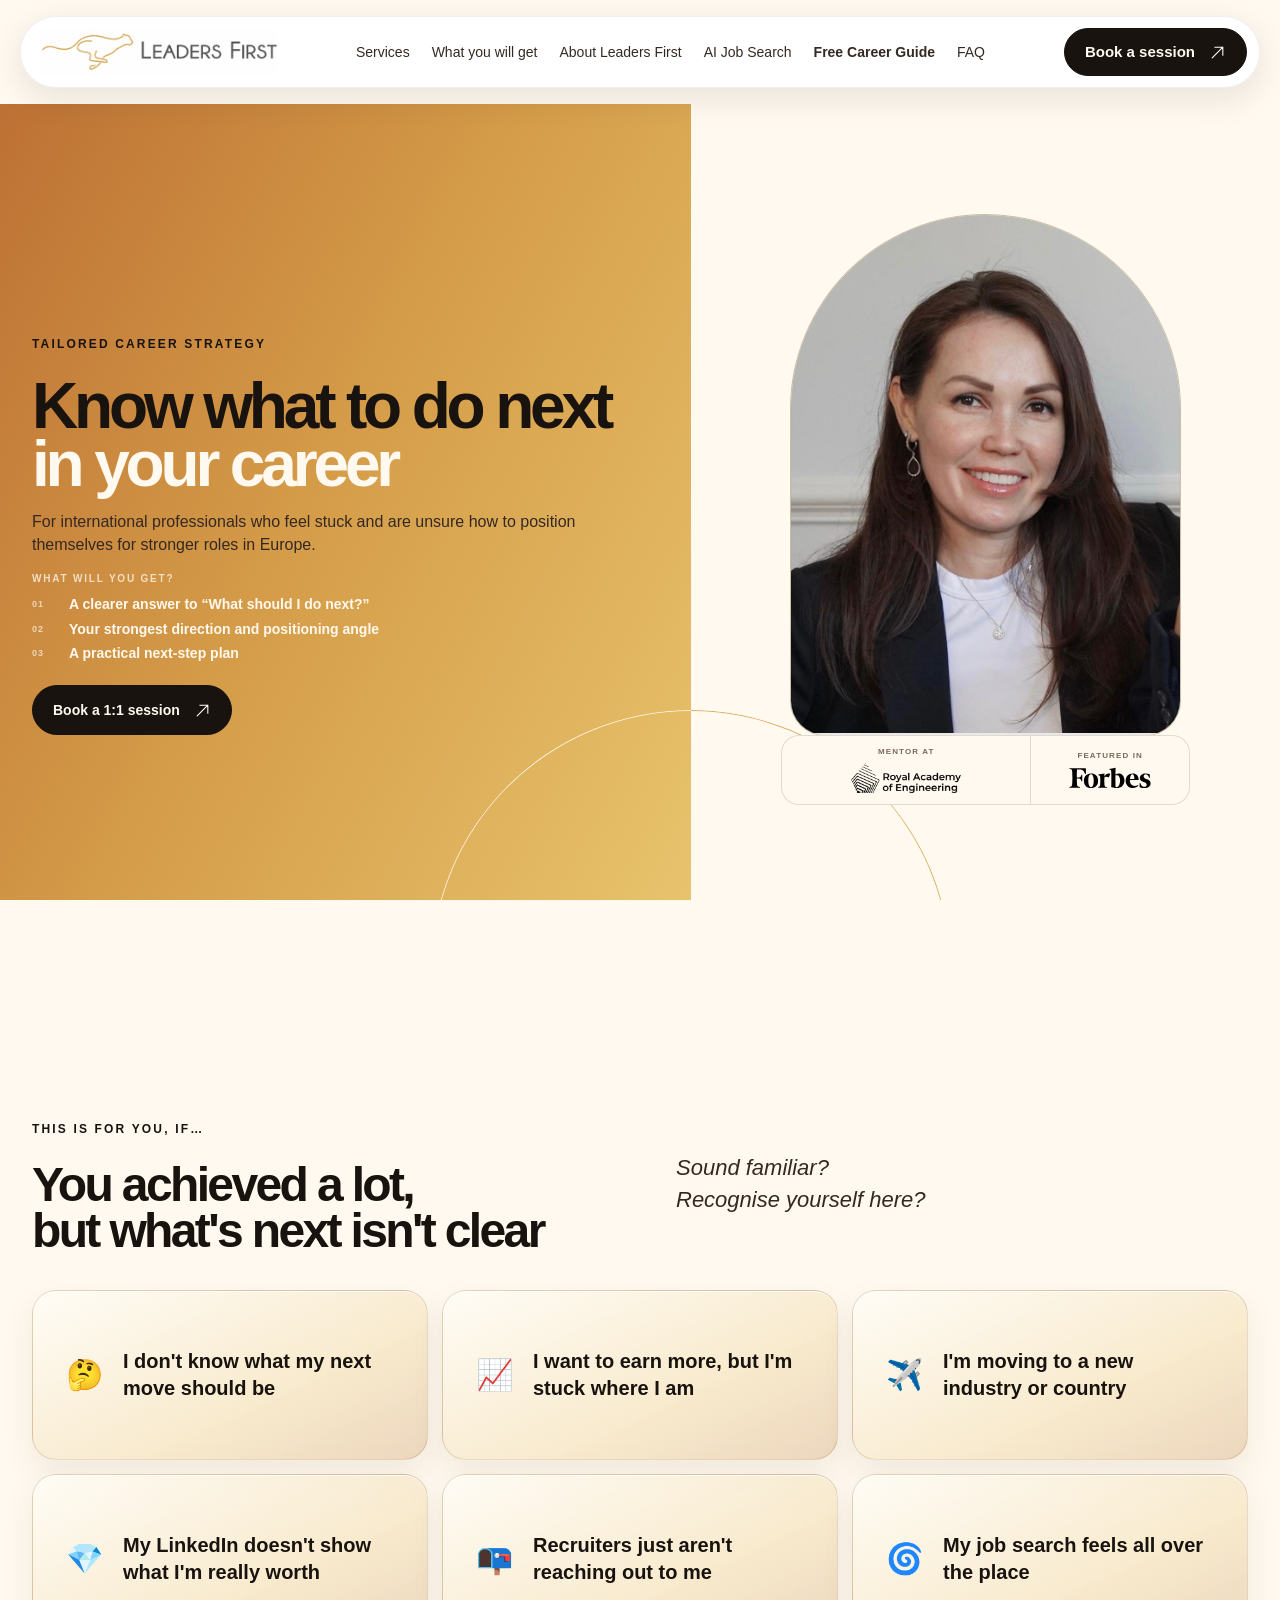
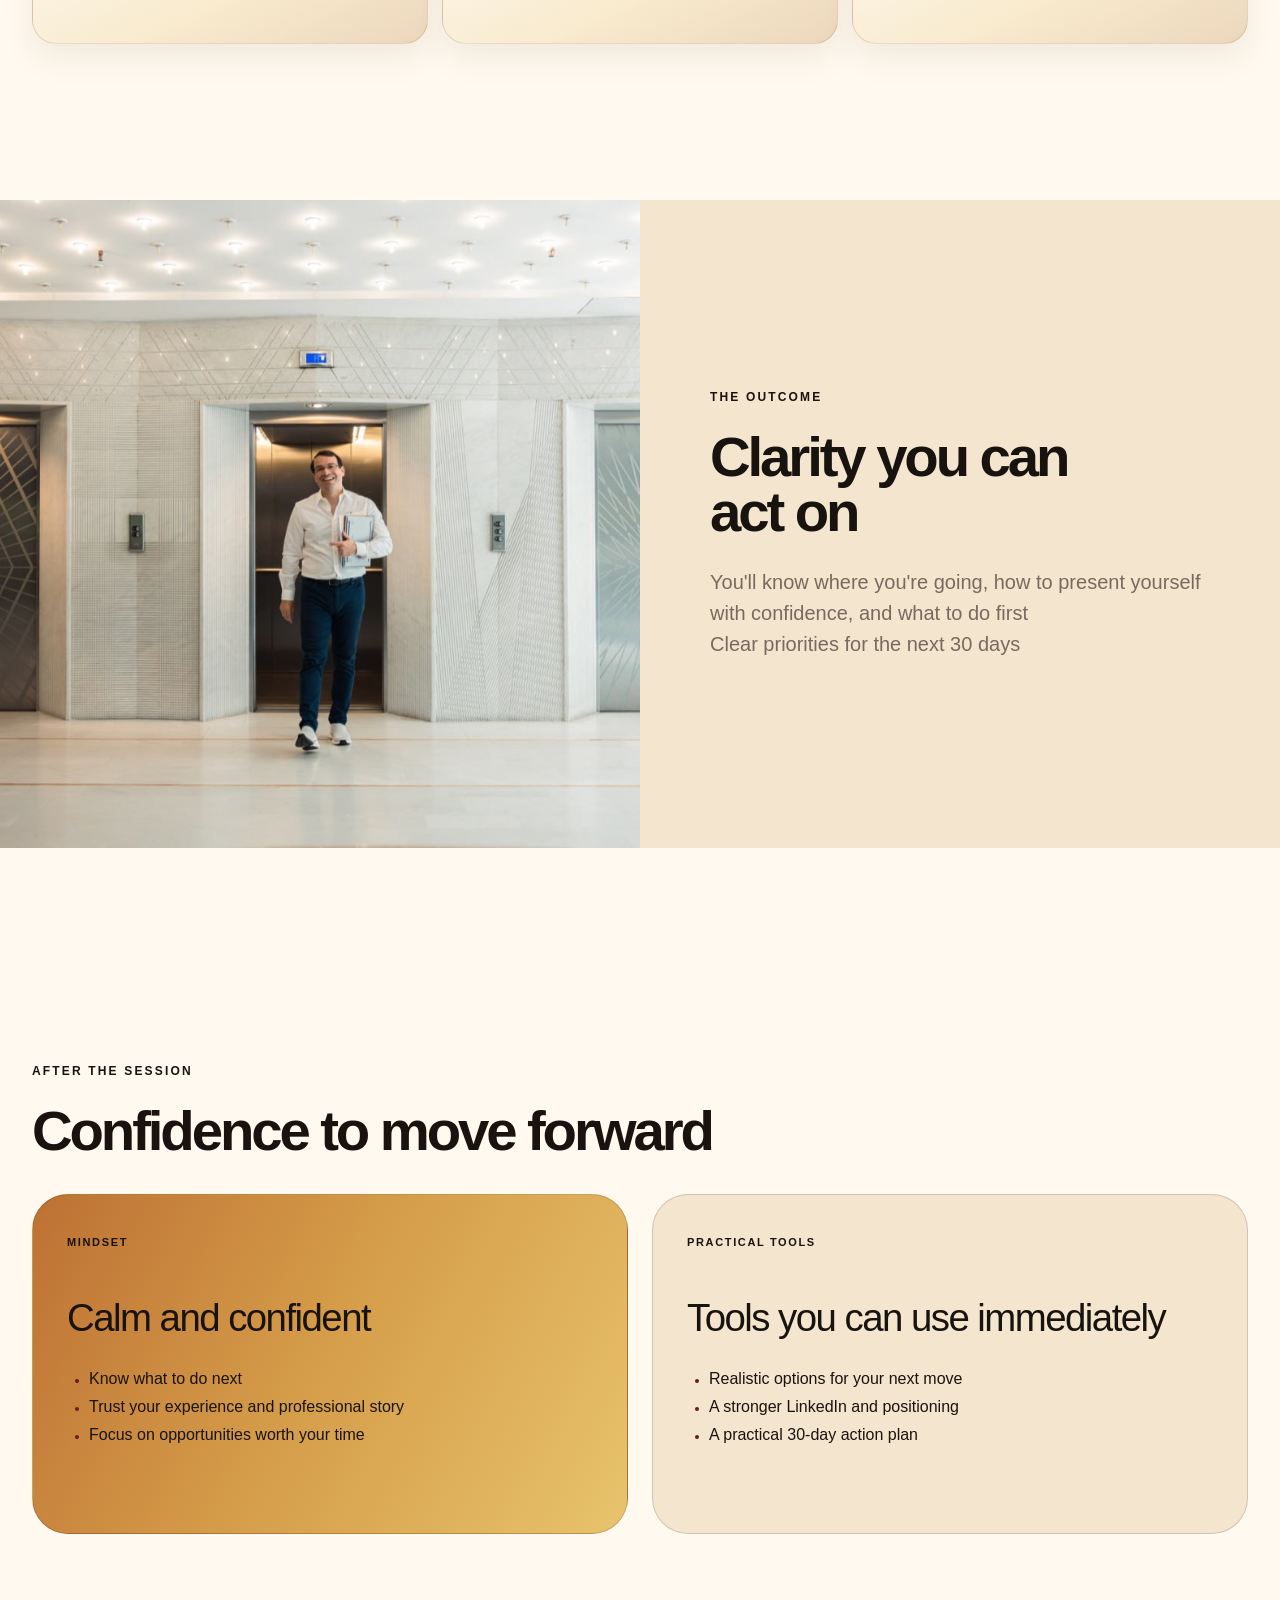
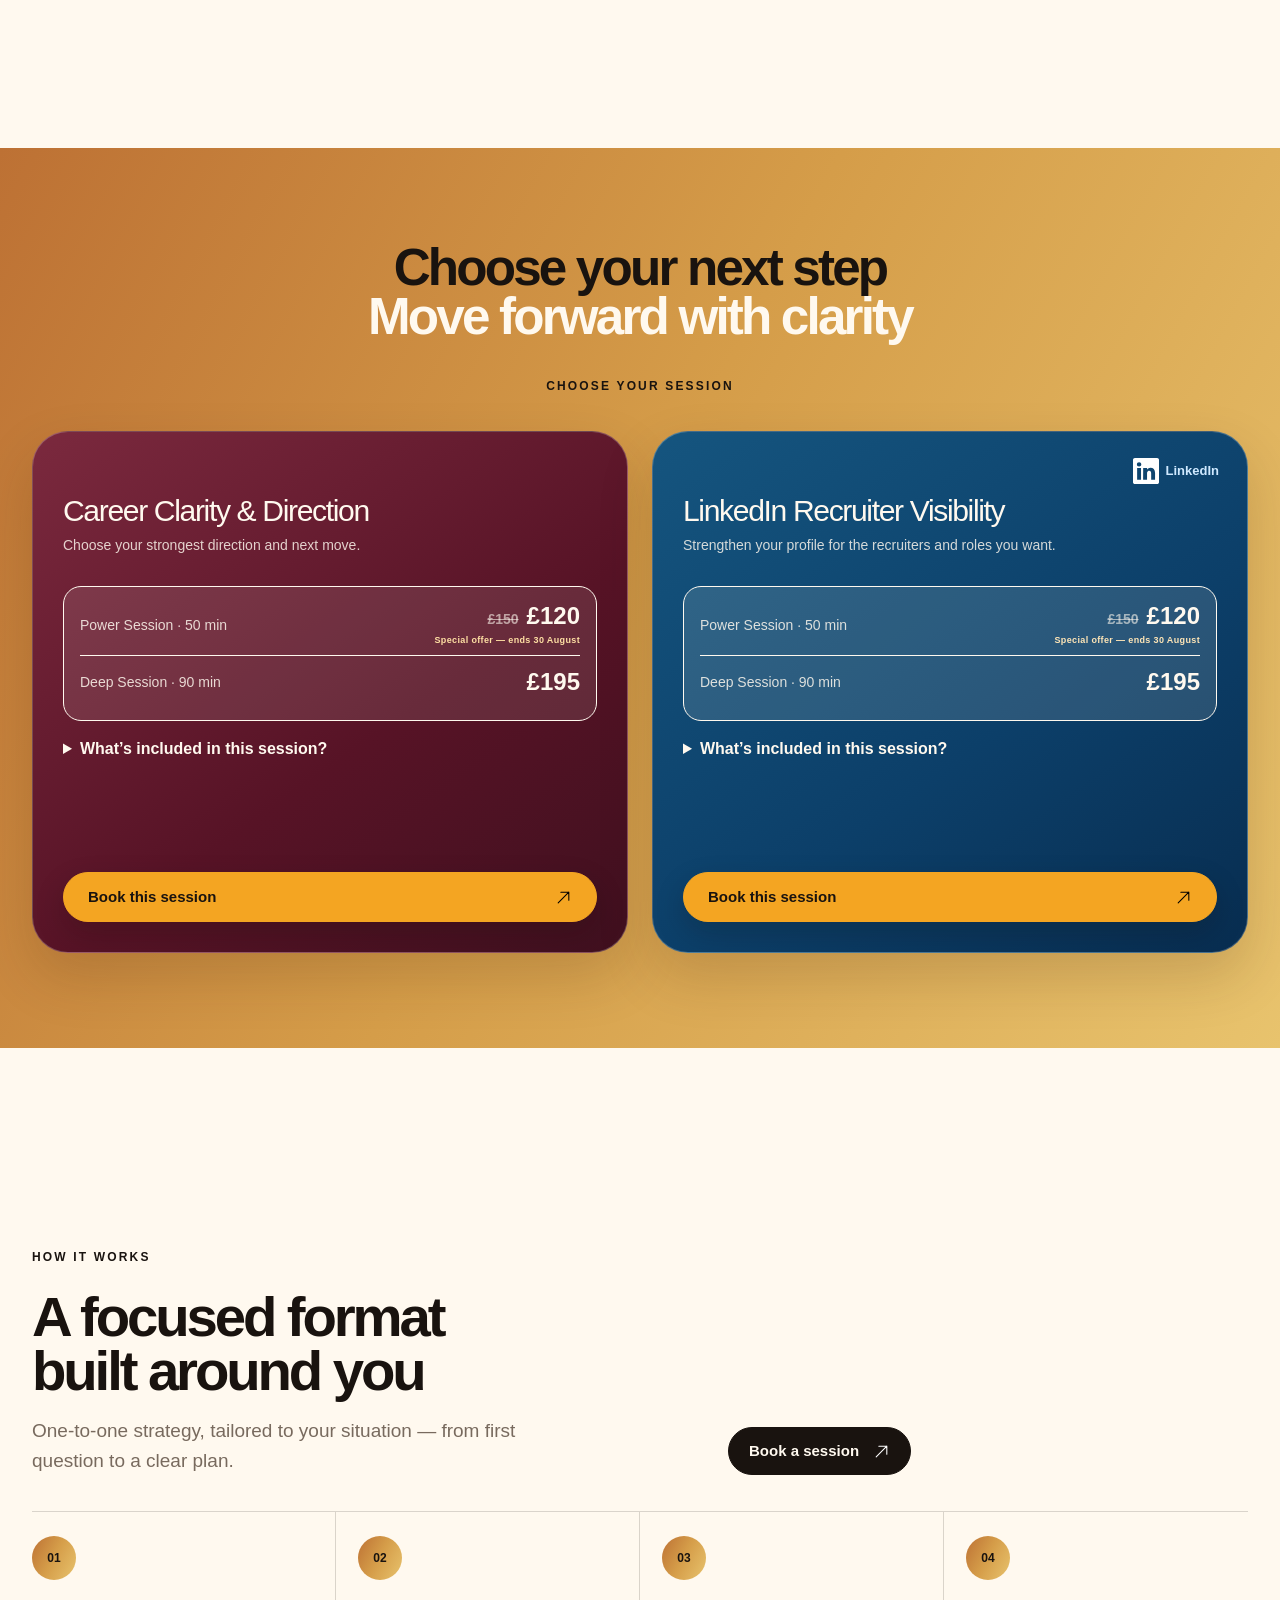
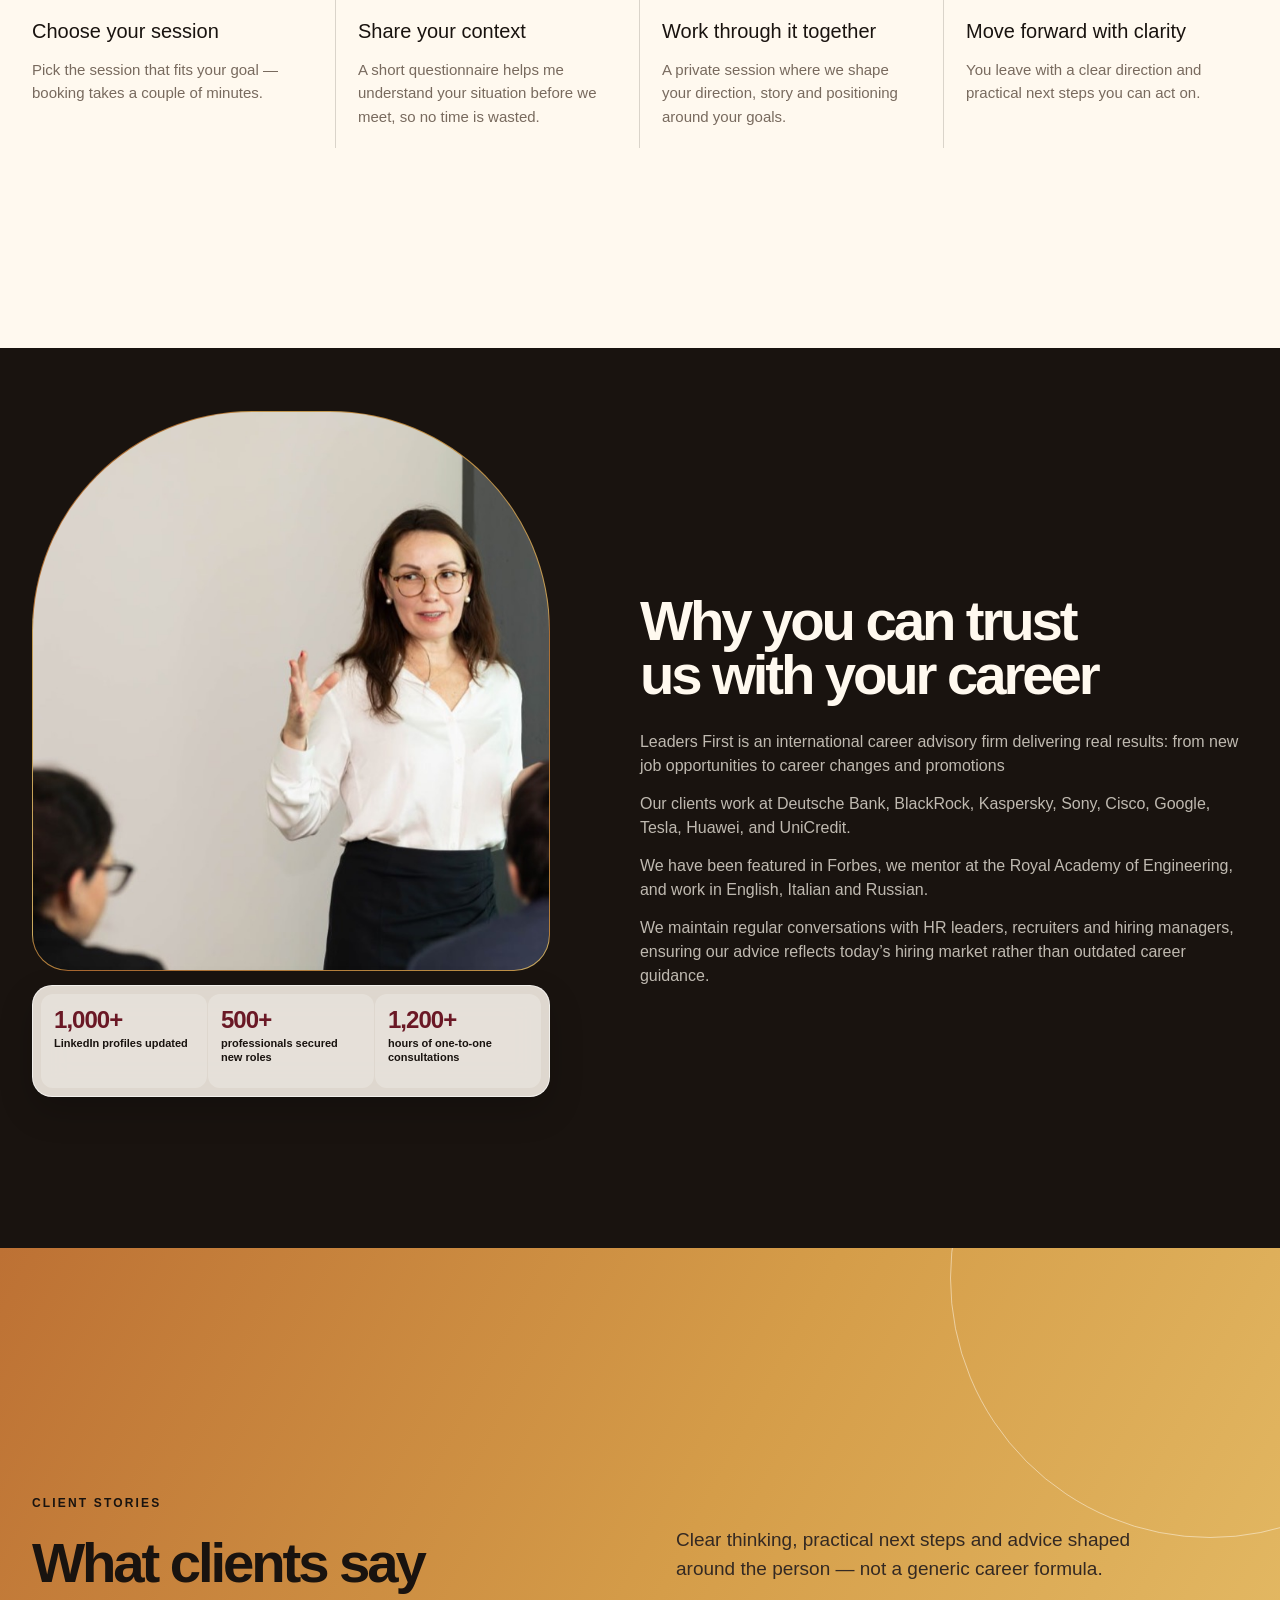
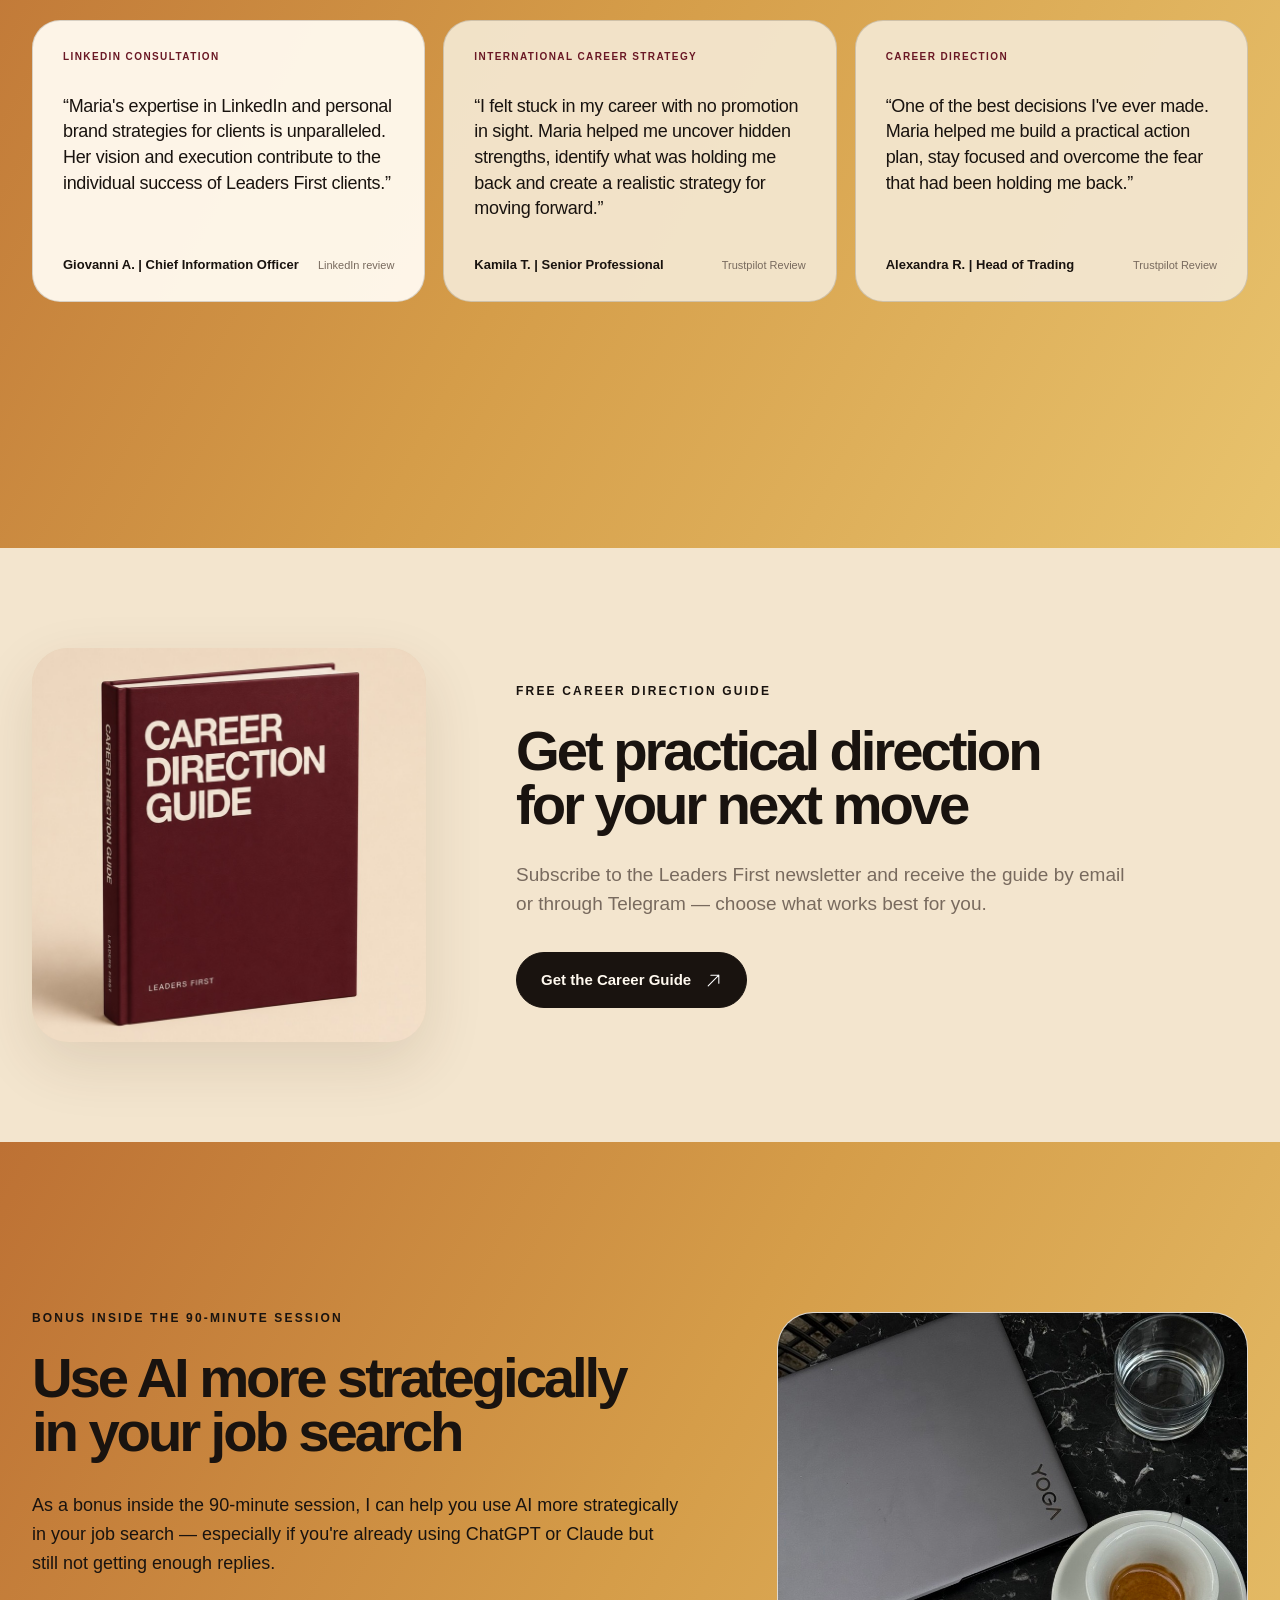
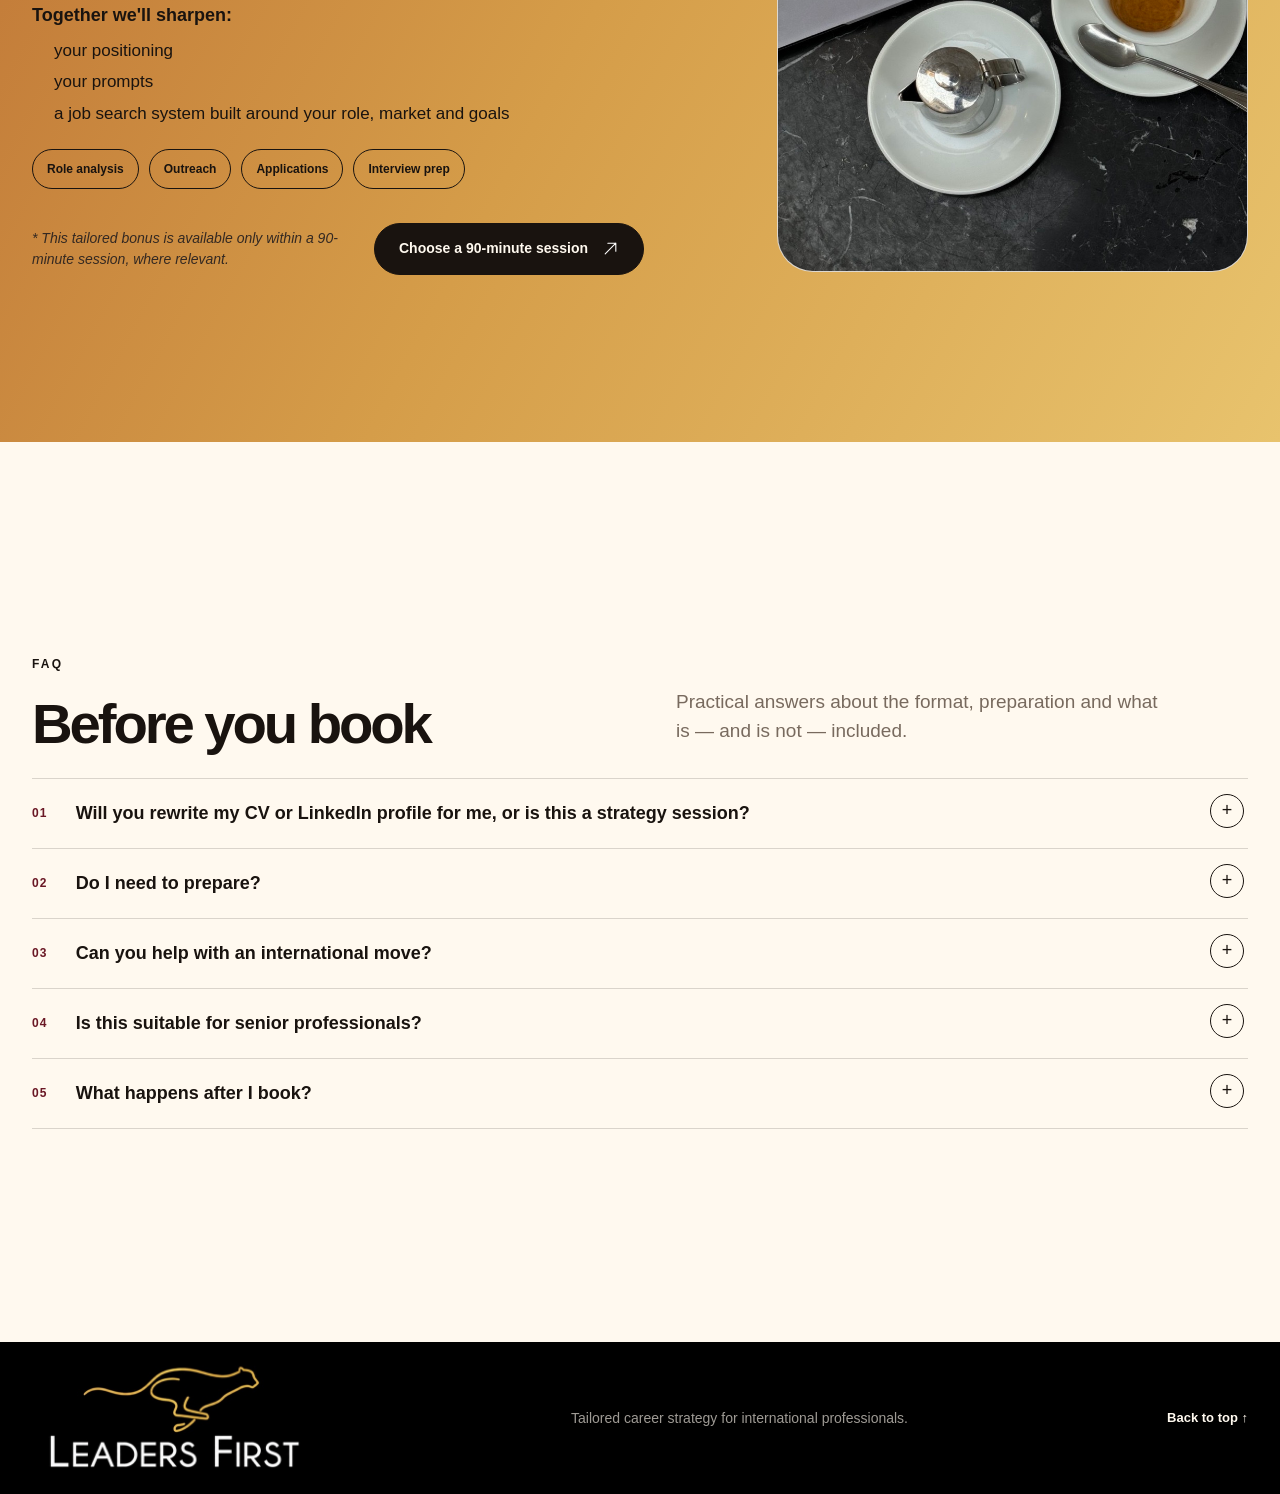
==== commit 428faec1: "Update footer positioning copy" ====
--- a/index.html
+++ b/index.html
@@ -360,4 +360,4 @@
       });
     });
   });
-})();</script><footer><a class="footer-logo" href="#top" aria-label="Leaders First home"><img src="assets/leaders-first-footer-logo.jpg" alt="Leaders First"/></a><p>Private career strategy for international professionals.</p><a href="#top">Back to top ↑</a></footer></main></body></html>
+})();</script><footer><a class="footer-logo" href="#top" aria-label="Leaders First home"><img src="assets/leaders-first-footer-logo.jpg" alt="Leaders First"/></a><p>Tailored career strategy for international professionals.</p><a href="#top">Back to top ↑</a></footer></main></body></html>
